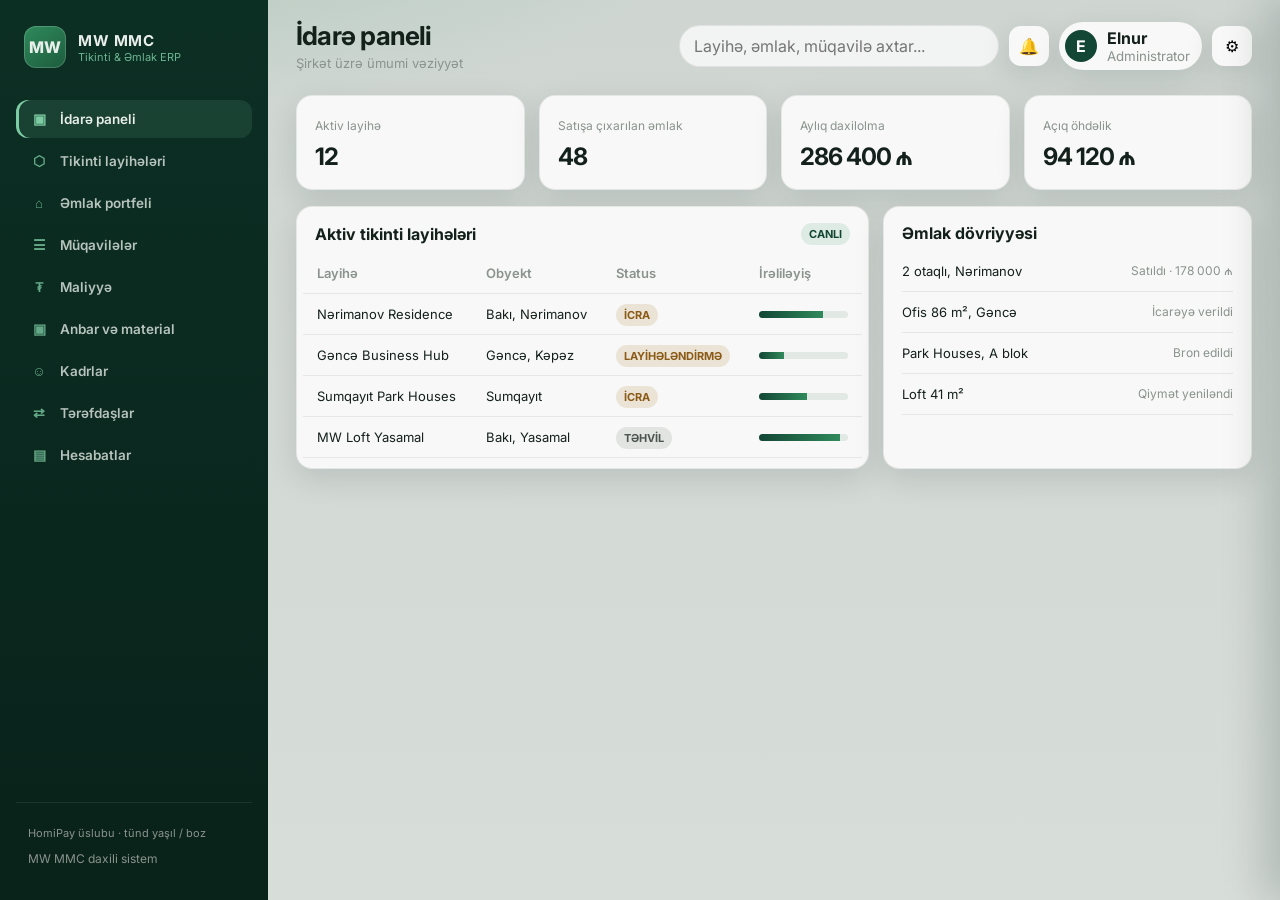
==== gemini_erp/index.html @ 4c1e5bc2 "mw_v2 ve gemini_erp qovluqlari yaradildi" ====
<!DOCTYPE html>
<html lang="az">
<head>
  <meta charset="UTF-8" />
  <meta name="viewport" content="width=device-width, initial-scale=1.0" />
  <title>MW MMC — Tikinti və Əmlak ERP</title>
  <link rel="preconnect" href="https://fonts.googleapis.com" />
  <link rel="preconnect" href="https://fonts.gstatic.com" crossorigin />
  <link href="https://fonts.googleapis.com/css2?family=Inter:wght@400;500;600;700;800&family=Poppins:wght@400;500;600;700&family=Roboto:wght@400;500;700&display=swap" rel="stylesheet" />
  <link rel="stylesheet" href="style.css" />
  <script>
    (function () {
      try {
        var t = JSON.parse(localStorage.getItem("mw-erp-theme") || "null");
        if (!t) return;
        var r = document.documentElement.style;
        var fonts = {
          Inter: '"Inter", "Segoe UI", sans-serif',
          Roboto: '"Roboto", "Segoe UI", sans-serif',
          Poppins: '"Poppins", "Segoe UI", sans-serif'
        };
        if (t.bgColor) r.setProperty("--app-bg", t.bgColor);
        if (t.bgImage) r.setProperty("--app-bg-image", 'url("' + String(t.bgImage).replace(/["')]/g, "") + '")');
        if (t.sidebarColor) r.setProperty("--sidebar-bg", t.sidebarColor);
        if (t.font && fonts[t.font]) r.setProperty("--font-family", fonts[t.font]);
      } catch (e) {}
    })();
  </script>
</head>
<body>
  <div class="app">
    <aside class="sidebar" id="sidebar">
      <div class="brand">
        <div class="brand-mark">MW</div>
        <div class="brand-text">
          <strong>MW MMC</strong>
          <span>Tikinti &amp; Əmlak ERP</span>
        </div>
      </div>

      <nav class="nav" id="mainNav" aria-label="Qlobal modullar">
        <button class="nav-item is-active" data-module="dashboard" type="button">
          <span class="nav-icon" aria-hidden="true">▣</span>
          <span>İdarə paneli</span>
        </button>
        <button class="nav-item" data-module="projects" type="button">
          <span class="nav-icon" aria-hidden="true">⬡</span>
          <span>Tikinti layihələri</span>
        </button>
        <button class="nav-item" data-module="properties" type="button">
          <span class="nav-icon" aria-hidden="true">⌂</span>
          <span>Əmlak portfeli</span>
        </button>
        <button class="nav-item" data-module="contracts" type="button">
          <span class="nav-icon" aria-hidden="true">☰</span>
          <span>Müqavilələr</span>
        </button>
        <button class="nav-item" data-module="finance" type="button">
          <span class="nav-icon" aria-hidden="true">₮</span>
          <span>Maliyyə</span>
        </button>
        <button class="nav-item" data-module="warehouse" type="button">
          <span class="nav-icon" aria-hidden="true">▣</span>
          <span>Anbar və material</span>
        </button>
        <button class="nav-item" data-module="hr" type="button">
          <span class="nav-icon" aria-hidden="true">☺</span>
          <span>Kadrlar</span>
        </button>
        <button class="nav-item" data-module="partners" type="button">
          <span class="nav-icon" aria-hidden="true">⇄</span>
          <span>Tərəfdaşlar</span>
        </button>
        <button class="nav-item" data-module="reports" type="button">
          <span class="nav-icon" aria-hidden="true">▤</span>
          <span>Hesabatlar</span>
        </button>
      </nav>

      <div class="sidebar-foot">
        <p>HomiPay üslubu · tünd yaşıl / boz</p>
        <p class="muted">MW MMC daxili sistem</p>
      </div>
    </aside>

    <div class="shell">
      <header class="topbar">
        <button class="icon-btn menu-toggle" id="menuToggle" type="button" aria-label="Menyunu aç">☰</button>
        <div class="page-meta">
          <h1 id="pageTitle">İdarə paneli</h1>
          <p id="pageSubtitle">Şirkət üzrə ümumi vəziyyət</p>
        </div>
        <div class="topbar-actions">
          <label class="search">
            <span class="sr-only">Axtarış</span>
            <input id="globalSearch" type="search" placeholder="Layihə, əmlak, müqavilə axtar..." />
          </label>
          <button class="icon-btn" type="button" title="Bildirişlər">🔔</button>
          <div class="user-chip">
            <span class="avatar">E</span>
            <div>
              <strong>Elnur</strong>
              <small>Administrator</small>
            </div>
          </div>
          <button class="icon-btn" id="settingsToggle" type="button" title="Tənzimləmələr" aria-haspopup="dialog" aria-controls="settingsPanel" aria-expanded="false">⚙</button>
        </div>
      </header>

      <main class="content" id="content">
        <section class="module is-visible" id="module-dashboard" data-title="İdarə paneli" data-subtitle="Şirkət üzrə ümumi vəziyyət">
          <div class="kpi-grid" id="kpiGrid"></div>
          <div class="split">
            <article class="card">
              <header class="card-head">
                <h2>Aktiv tikinti layihələri</h2>
                <span class="badge">canlı</span>
              </header>
              <div class="table-wrap">
                <table>
                  <thead>
                    <tr>
                      <th>Layihə</th>
                      <th>Obyekt</th>
                      <th>Status</th>
                      <th>İrəliləyiş</th>
                    </tr>
                  </thead>
                  <tbody id="dashProjects"></tbody>
                </table>
              </div>
            </article>
            <article class="card">
              <header class="card-head">
                <h2>Əmlak dövriyyəsi</h2>
              </header>
              <ul class="feed" id="propertyFeed"></ul>
            </article>
          </div>
        </section>

        <section class="module" id="module-projects" data-title="Tikinti layihələri" data-subtitle="Sahə, mərhələ və podratçı nəzarəti">
          <div class="toolbar">
            <button class="btn primary" type="button" data-action="add-project">+ Yeni layihə</button>
          </div>
          <article class="card">
            <div class="table-wrap">
              <table>
                <thead>
                  <tr>
                    <th>Kod</th>
                    <th>Ad</th>
                    <th>Ünvan</th>
                    <th>Büdcə</th>
                    <th>Status</th>
                    <th>İrəliləyiş</th>
                  </tr>
                </thead>
                <tbody id="projectsTable"></tbody>
              </table>
            </div>
          </article>
        </section>

        <section class="module" id="module-properties" data-title="Əmlak portfeli" data-subtitle="Satış, icarə və inventar">
          <div class="cards-grid" id="propertyCards"></div>
        </section>

        <section class="module" id="module-contracts" data-title="Müqavilələr" data-subtitle="Alqı-satqı, icarə və podrat">
          <article class="card">
            <div class="table-wrap">
              <table>
                <thead>
                  <tr>
                    <th>№</th>
                    <th>Tərəf</th>
                    <th>Növ</th>
                    <th>Məbləğ</th>
                    <th>Müddət</th>
                    <th>Status</th>
                  </tr>
                </thead>
                <tbody id="contractsTable"></tbody>
              </table>
            </div>
          </article>
        </section>

        <section class="module" id="module-finance" data-title="Maliyyə" data-subtitle="Kassa, ödəniş və xərc">
          <div class="kpi-grid compact" id="financeKpis"></div>
          <article class="card">
            <header class="card-head"><h2>Son əməliyyatlar</h2></header>
            <div class="table-wrap">
              <table>
                <thead>
                  <tr>
                    <th>Tarix</th>
                    <th>Təsvir</th>
                    <th>Hesab</th>
                    <th>Məbləğ</th>
                  </tr>
                </thead>
                <tbody id="financeTable"></tbody>
              </table>
            </div>
          </article>
        </section>

        <section class="module" id="module-warehouse" data-title="Anbar və material" data-subtitle="Ehtiyat, qəbul və silinmə">
          <article class="card">
            <div class="table-wrap">
              <table>
                <thead>
                  <tr>
                    <th>SKU</th>
                    <th>Material</th>
                    <th>Anbar</th>
                    <th>Miqdar</th>
                    <th>Vahid</th>
                    <th>Min. ehtiyat</th>
                  </tr>
                </thead>
                <tbody id="warehouseTable"></tbody>
              </table>
            </div>
          </article>
        </section>

        <section class="module" id="module-hr" data-title="Kadrlar" data-subtitle="İşçi heyəti və vəzifələr">
          <div class="cards-grid" id="hrCards"></div>
        </section>

        <section class="module" id="module-partners" data-title="Tərəfdaşlar" data-subtitle="Podratçı, təchizatçı və müştəri">
          <article class="card">
            <div class="table-wrap">
              <table>
                <thead>
                  <tr>
                    <th>Ad</th>
                    <th>Kateqoriya</th>
                    <th>Əlaqə</th>
                    <th>Layihə</th>
                    <th>Reytinq</th>
                  </tr>
                </thead>
                <tbody id="partnersTable"></tbody>
              </table>
            </div>
          </article>
        </section>

        <section class="module" id="module-reports" data-title="Hesabatlar" data-subtitle="İcra, maliyyə və əmlak analitika">
          <div class="report-grid" id="reportGrid"></div>
        </section>
      </main>
    </div>
  </div>

  <div class="settings-backdrop" id="settingsBackdrop" hidden></div>
  <aside class="settings-panel" id="settingsPanel" role="dialog" aria-modal="true" aria-labelledby="settingsTitle" aria-hidden="true">
    <header class="settings-head">
      <div>
        <h2 id="settingsTitle">Tənzimləmələr</h2>
        <p>Görünüşü özünüzə uyğunlaşdırın</p>
      </div>
      <button class="icon-btn" id="settingsClose" type="button" aria-label="Bağla">✕</button>
    </header>
    <form class="settings-form" id="settingsForm">
      <fieldset>
        <legend>Ümumi arxa fon</legend>
        <label class="field">
          <span>Rəng</span>
          <input id="bgColor" type="color" value="#d7ddd9" />
        </label>
        <label class="field">
          <span>Şəkil linki (URL)</span>
          <input id="bgImage" type="url" placeholder="https://..." />
        </label>
        <button class="btn ghost" id="clearBgImage" type="button">Şəkli təmizlə</button>
      </fieldset>
      <fieldset>
        <legend>Sol menyu</legend>
        <label class="field">
          <span>Sidebar rəngi</span>
          <input id="sidebarColor" type="color" value="#0c2f24" />
        </label>
      </fieldset>
      <fieldset>
        <legend>Şrift</legend>
        <label class="field">
          <span>Sistem şrifti</span>
          <select id="fontFamily">
            <option value="Inter">Inter</option>
            <option value="Roboto">Roboto</option>
            <option value="Poppins">Poppins</option>
          </select>
        </label>
      </fieldset>
      <div class="settings-actions">
        <button class="btn ghost" id="resetTheme" type="button">Standarta qayıt</button>
      </div>
    </form>
  </aside>
  <div class="toast" id="toast" hidden></div>
  <script src="app.js"></script>
</body>
</html>
---- gemini_erp/style.css ----
:root {
  --hp-forest: #0c2f24;
  --hp-forest-deep: #081c16;
  --hp-pine: #134635;
  --hp-leaf: #2f8a5b;
  --hp-mint: #7dcca4;
  --hp-fog: #d7ddd9;
  --hp-stone: #8a938d;
  --hp-ink: #14201b;
  --hp-paper: #eef1ef;
  --hp-card: #f7f8f7;
  --hp-line: rgba(20, 32, 27, 0.08);
  --shadow: 0 10px 30px rgba(8, 28, 22, 0.12);
  --radius: 16px;
  --sidebar: 268px;
  --app-bg: #d7ddd9;
  --app-bg-image: radial-gradient(1200px 400px at 10% -10%, rgba(47, 138, 91, 0.18), transparent 50%),
    linear-gradient(180deg, #cfd6d2, var(--app-bg));
  --sidebar-bg: #0c2f24;
  --font-family: "Inter", "Segoe UI", sans-serif;
}

*,
*::before,
*::after {
  box-sizing: border-box;
}

html,
body {
  margin: 0;
  min-height: 100%;
  font-family: var(--font-family);
  color: var(--hp-ink);
  background-color: var(--app-bg);
}

body {
  background-image: var(--app-bg-image);
  background-size: cover;
  background-position: center;
  background-attachment: fixed;
  background-repeat: no-repeat;
}

.sr-only {
  position: absolute;
  width: 1px;
  height: 1px;
  overflow: hidden;
  clip: rect(0, 0, 0, 0);
}

.app {
  display: grid;
  grid-template-columns: var(--sidebar) 1fr;
  min-height: 100vh;
}

.sidebar {
  background: linear-gradient(
    180deg,
    var(--sidebar-bg) 0%,
    color-mix(in srgb, var(--sidebar-bg) 72%, #000) 100%
  );
  color: #e8eee9;
  padding: 22px 16px;
  display: flex;
  flex-direction: column;
  gap: 28px;
  position: sticky;
  top: 0;
  height: 100vh;
}

.brand {
  display: flex;
  align-items: center;
  gap: 12px;
  padding: 4px 8px;
}

.brand-mark {
  width: 42px;
  height: 42px;
  border-radius: 12px;
  display: grid;
  place-items: center;
  font-weight: 800;
  background: linear-gradient(145deg, var(--hp-leaf), #1d5c3e);
  box-shadow: inset 0 0 0 1px rgba(255, 255, 255, 0.18);
}

.brand-text strong {
  display: block;
  font-size: 15px;
  letter-spacing: 0.04em;
}

.brand-text span {
  display: block;
  font-size: 11px;
  color: var(--hp-mint);
  opacity: 0.85;
}

.nav {
  display: flex;
  flex-direction: column;
  gap: 4px;
}

.nav-item {
  appearance: none;
  border: 0;
  background: transparent;
  color: inherit;
  display: flex;
  align-items: center;
  gap: 10px;
  width: 100%;
  text-align: left;
  padding: 11px 12px;
  border-radius: 12px;
  font: inherit;
  font-size: 13.5px;
  font-weight: 600;
  cursor: pointer;
  opacity: 0.78;
}

.nav-item:hover,
.nav-item.is-active {
  opacity: 1;
  background: rgba(125, 204, 164, 0.12);
}

.nav-item.is-active {
  box-shadow: inset 3px 0 0 var(--hp-mint);
}

.nav-icon {
  width: 22px;
  text-align: center;
  color: var(--hp-mint);
}

.sidebar-foot {
  margin-top: auto;
  padding: 12px;
  font-size: 11px;
  color: var(--hp-stone);
  border-top: 1px solid rgba(255, 255, 255, 0.08);
}

.sidebar-foot .muted {
  margin: 4px 0 0;
}

.shell {
  display: flex;
  flex-direction: column;
  min-width: 0;
}

.topbar {
  display: flex;
  align-items: center;
  gap: 16px;
  padding: 20px 28px 8px;
}

.page-meta h1 {
  margin: 0;
  font-size: 26px;
  letter-spacing: -0.03em;
}

.page-meta p {
  margin: 4px 0 0;
  color: var(--hp-stone);
  font-size: 13px;
}

.topbar-actions {
  margin-left: auto;
  display: flex;
  align-items: center;
  gap: 10px;
}

.search input {
  width: min(320px, 36vw);
  border: 1px solid var(--hp-line);
  background: rgba(247, 248, 247, 0.88);
  border-radius: 999px;
  padding: 10px 14px;
  font: inherit;
  outline: none;
}

.search input:focus {
  border-color: var(--hp-leaf);
  box-shadow: 0 0 0 3px rgba(47, 138, 91, 0.18);
}

.icon-btn,
.btn {
  appearance: none;
  border: 0;
  cursor: pointer;
  font: inherit;
}

.icon-btn {
  width: 40px;
  height: 40px;
  border-radius: 12px;
  background: var(--hp-card);
  box-shadow: var(--shadow);
}

.menu-toggle {
  display: none;
}

.user-chip {
  display: flex;
  align-items: center;
  gap: 10px;
  background: var(--hp-card);
  padding: 6px 12px 6px 6px;
  border-radius: 999px;
  box-shadow: var(--shadow);
}

.user-chip small {
  display: block;
  color: var(--hp-stone);
}

.avatar {
  width: 32px;
  height: 32px;
  border-radius: 50%;
  display: grid;
  place-items: center;
  background: var(--hp-pine);
  color: #fff;
  font-weight: 700;
}

.content {
  padding: 16px 28px 36px;
}

.module {
  display: none;
  animation: rise 0.28s ease;
}

.module.is-visible {
  display: block;
}

@keyframes rise {
  from {
    opacity: 0;
    transform: translateY(8px);
  }
  to {
    opacity: 1;
    transform: none;
  }
}

.kpi-grid,
.cards-grid,
.report-grid {
  display: grid;
  gap: 14px;
}

.kpi-grid {
  grid-template-columns: repeat(4, minmax(0, 1fr));
  margin-bottom: 16px;
}

.kpi-grid.compact {
  grid-template-columns: repeat(3, minmax(0, 1fr));
}

.cards-grid {
  grid-template-columns: repeat(3, minmax(0, 1fr));
}

.report-grid {
  grid-template-columns: repeat(2, minmax(0, 1fr));
}

.kpi,
.card,
.property-card,
.person-card,
.report-card {
  background: var(--hp-card);
  border: 1px solid var(--hp-line);
  border-radius: var(--radius);
  box-shadow: var(--shadow);
}

.kpi,
.property-card,
.person-card,
.report-card {
  padding: 18px;
}

.kpi span,
.muted {
  color: var(--hp-stone);
  font-size: 12px;
}

.kpi strong {
  display: block;
  margin-top: 8px;
  font-size: 24px;
  letter-spacing: -0.04em;
}

.split {
  display: grid;
  grid-template-columns: 1.4fr 0.9fr;
  gap: 14px;
}

.card-head {
  display: flex;
  align-items: center;
  justify-content: space-between;
  padding: 16px 18px 0;
}

.card-head h2,
.property-card h3,
.person-card h3,
.report-card h3 {
  margin: 0;
  font-size: 16px;
}

.badge {
  background: rgba(47, 138, 91, 0.12);
  color: var(--hp-pine);
  border-radius: 999px;
  font-size: 11px;
  font-weight: 700;
  padding: 4px 8px;
  text-transform: uppercase;
}

.badge.warn {
  background: rgba(176, 122, 48, 0.16);
  color: #8a5a16;
}

.badge.idle {
  background: rgba(138, 147, 141, 0.2);
  color: #4d5550;
}

.table-wrap {
  overflow: auto;
  padding: 8px 6px 10px;
}

table {
  width: 100%;
  border-collapse: collapse;
  font-size: 13px;
}

th,
td {
  text-align: left;
  padding: 12px 14px;
  border-bottom: 1px solid var(--hp-line);
  white-space: nowrap;
}

th {
  color: var(--hp-stone);
  font-weight: 600;
}

.progress {
  height: 7px;
  background: #e2e8e4;
  border-radius: 99px;
  overflow: hidden;
  min-width: 88px;
}

.progress > i {
  display: block;
  height: 100%;
  background: linear-gradient(90deg, var(--hp-pine), var(--hp-leaf));
}

.feed {
  list-style: none;
  margin: 0;
  padding: 8px 18px 18px;
}

.feed li {
  display: flex;
  justify-content: space-between;
  gap: 12px;
  padding: 12px 0;
  border-bottom: 1px solid var(--hp-line);
  font-size: 13px;
}

.toolbar {
  margin-bottom: 12px;
}

.btn.primary {
  background: var(--hp-pine);
  color: #fff;
  border-radius: 12px;
  padding: 10px 14px;
  font-weight: 700;
}

.property-card p,
.person-card p,
.report-card p {
  margin: 8px 0 0;
  color: var(--hp-stone);
  font-size: 13px;
}

.toast {
  position: fixed;
  right: 20px;
  bottom: 20px;
  background: var(--sidebar-bg);
  color: #fff;
  padding: 12px 16px;
  border-radius: 12px;
  box-shadow: var(--shadow);
  z-index: 50;
}

.settings-backdrop {
  position: fixed;
  inset: 0;
  background: rgba(8, 28, 22, 0.42);
  z-index: 40;
}

.settings-panel {
  position: fixed;
  top: 0;
  right: 0;
  z-index: 45;
  width: min(380px, 100%);
  height: 100vh;
  background: var(--hp-card);
  box-shadow: -16px 0 40px rgba(8, 28, 22, 0.18);
  padding: 22px;
  overflow: auto;
  transform: translateX(100%);
  transition: transform 0.22s ease;
  pointer-events: none;
}

.settings-panel.is-open {
  transform: translateX(0);
  pointer-events: auto;
}

.settings-head {
  display: flex;
  justify-content: space-between;
  align-items: flex-start;
  gap: 12px;
  margin-bottom: 18px;
}

.settings-head h2 {
  margin: 0;
  font-size: 20px;
}

.settings-head p {
  margin: 4px 0 0;
  color: var(--hp-stone);
  font-size: 13px;
}

.settings-form fieldset {
  border: 1px solid var(--hp-line);
  border-radius: 14px;
  margin: 0 0 12px;
  padding: 14px;
}

.settings-form legend {
  font-size: 12px;
  font-weight: 700;
  color: var(--hp-pine);
}

.field {
  display: flex;
  flex-direction: column;
  gap: 6px;
  margin-bottom: 10px;
  font-size: 13px;
}

.field input,
.field select {
  font: inherit;
  border: 1px solid var(--hp-line);
  border-radius: 10px;
  padding: 9px 10px;
  background: #fff;
}

.field input[type="color"] {
  height: 42px;
  padding: 4px;
  cursor: pointer;
}

.settings-actions {
  display: flex;
  justify-content: flex-end;
}

.btn.ghost {
  background: transparent;
  border: 1px solid var(--hp-line);
  border-radius: 12px;
  padding: 9px 12px;
  font-weight: 600;
}

@media (max-width: 1100px) {
  .kpi-grid,
  .cards-grid,
  .split,
  .report-grid {
    grid-template-columns: 1fr 1fr;
  }
}

@media (max-width: 860px) {
  .app {
    grid-template-columns: 1fr;
  }

  .sidebar {
    position: fixed;
    z-index: 20;
    transform: translateX(-110%);
    transition: transform 0.2s ease;
  }

  .sidebar.is-open {
    transform: none;
  }

  .menu-toggle {
    display: inline-grid;
    place-items: center;
  }

  .kpi-grid,
  .kpi-grid.compact,
  .cards-grid,
  .split,
  .report-grid {
    grid-template-columns: 1fr;
  }

  .search input {
    width: 140px;
  }
}
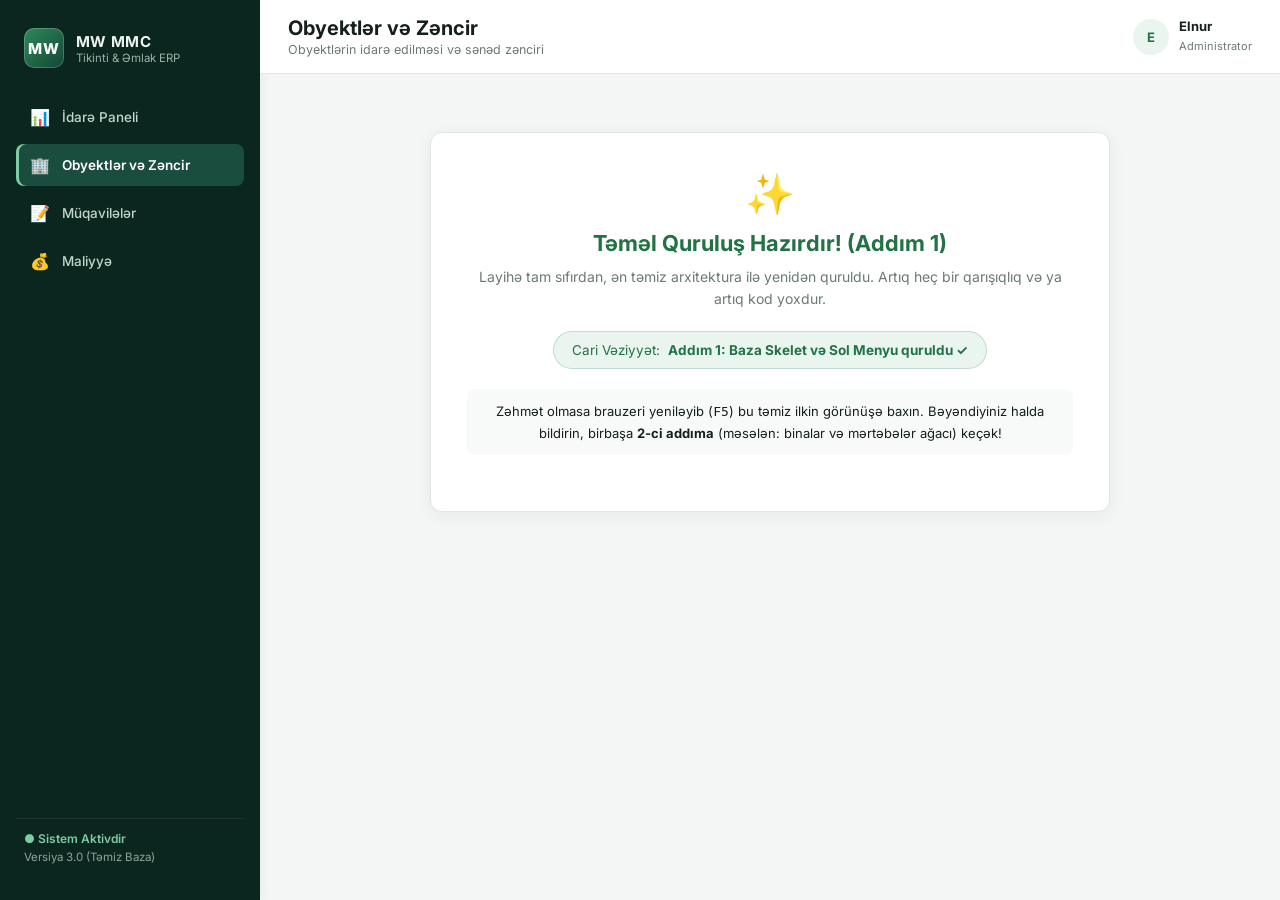
==== commit d4e66509: "Sifirdan temiz baza quruldu (Addim 1: Layout ve Naviqasiya)" ====
--- a/gemini_erp/index.html
+++ b/gemini_erp/index.html
@@ -6,302 +6,86 @@
   <title>MW MMC — Tikinti və Əmlak ERP</title>
   <link rel="preconnect" href="https://fonts.googleapis.com" />
   <link rel="preconnect" href="https://fonts.gstatic.com" crossorigin />
-  <link href="https://fonts.googleapis.com/css2?family=Inter:wght@400;500;600;700;800&family=Poppins:wght@400;500;600;700&family=Roboto:wght@400;500;700&display=swap" rel="stylesheet" />
-  <link rel="stylesheet" href="style.css" />
-  <script>
-    (function () {
-      try {
-        var t = JSON.parse(localStorage.getItem("mw-erp-theme") || "null");
-        if (!t) return;
-        var r = document.documentElement.style;
-        var fonts = {
-          Inter: '"Inter", "Segoe UI", sans-serif',
-          Roboto: '"Roboto", "Segoe UI", sans-serif',
-          Poppins: '"Poppins", "Segoe UI", sans-serif'
-        };
-        if (t.bgColor) r.setProperty("--app-bg", t.bgColor);
-        if (t.bgImage) r.setProperty("--app-bg-image", 'url("' + String(t.bgImage).replace(/["')]/g, "") + '")');
-        if (t.sidebarColor) r.setProperty("--sidebar-bg", t.sidebarColor);
-        if (t.font && fonts[t.font]) r.setProperty("--font-family", fonts[t.font]);
-      } catch (e) {}
-    })();
-  </script>
+  <link href="https://fonts.googleapis.com/css2?family=Inter:wght@400;500;600;700;800&display=swap" rel="stylesheet" />
+  <link rel="stylesheet" href="style.css?v=3.0.0" />
 </head>
 <body>
-  <div class="app">
+  <div class="app-layout">
+    <!-- Sol Menyu (Sidebar) -->
     <aside class="sidebar" id="sidebar">
       <div class="brand">
-        <div class="brand-mark">MW</div>
-        <div class="brand-text">
+        <div class="brand-logo">MW</div>
+        <div class="brand-info">
           <strong>MW MMC</strong>
           <span>Tikinti &amp; Əmlak ERP</span>
         </div>
       </div>
 
-      <nav class="nav" id="mainNav" aria-label="Qlobal modullar">
-        <button class="nav-item is-active" data-module="dashboard" type="button">
-          <span class="nav-icon" aria-hidden="true">▣</span>
-          <span>İdarə paneli</span>
+      <nav class="sidebar-nav" id="mainNav">
+        <button class="nav-btn" data-module="dashboard" type="button">
+          <span class="nav-icon">📊</span>
+          <span>İdarə Paneli</span>
         </button>
-        <button class="nav-item" data-module="projects" type="button">
-          <span class="nav-icon" aria-hidden="true">⬡</span>
-          <span>Tikinti layihələri</span>
+        <button class="nav-btn is-active" data-module="properties" type="button">
+          <span class="nav-icon">🏢</span>
+          <span>Obyektlər və Zəncir</span>
         </button>
-        <button class="nav-item" data-module="properties" type="button">
-          <span class="nav-icon" aria-hidden="true">⌂</span>
-          <span>Əmlak portfeli</span>
-        </button>
-        <button class="nav-item" data-module="contracts" type="button">
-          <span class="nav-icon" aria-hidden="true">☰</span>
+        <button class="nav-btn" data-module="contracts" type="button">
+          <span class="nav-icon">📝</span>
           <span>Müqavilələr</span>
         </button>
-        <button class="nav-item" data-module="finance" type="button">
-          <span class="nav-icon" aria-hidden="true">₮</span>
+        <button class="nav-btn" data-module="finance" type="button">
+          <span class="nav-icon">💰</span>
           <span>Maliyyə</span>
-        </button>
-        <button class="nav-item" data-module="warehouse" type="button">
-          <span class="nav-icon" aria-hidden="true">▣</span>
-          <span>Anbar və material</span>
-        </button>
-        <button class="nav-item" data-module="hr" type="button">
-          <span class="nav-icon" aria-hidden="true">☺</span>
-          <span>Kadrlar</span>
-        </button>
-        <button class="nav-item" data-module="partners" type="button">
-          <span class="nav-icon" aria-hidden="true">⇄</span>
-          <span>Tərəfdaşlar</span>
-        </button>
-        <button class="nav-item" data-module="reports" type="button">
-          <span class="nav-icon" aria-hidden="true">▤</span>
-          <span>Hesabatlar</span>
         </button>
       </nav>
 
-      <div class="sidebar-foot">
-        <p>HomiPay üslubu · tünd yaşıl / boz</p>
-        <p class="muted">MW MMC daxili sistem</p>
+      <div class="sidebar-footer">
+        <span class="status-indicator">● Sistem Aktivdir</span>
+        <small class="muted">Versiya 3.0 (Təmiz Baza)</small>
       </div>
     </aside>
 
-    <div class="shell">
+    <!-- Əsas İşçi Sahə (Main) -->
+    <div class="main-wrapper">
       <header class="topbar">
-        <button class="icon-btn menu-toggle" id="menuToggle" type="button" aria-label="Menyunu aç">☰</button>
-        <div class="page-meta">
-          <h1 id="pageTitle">İdarə paneli</h1>
-          <p id="pageSubtitle">Şirkət üzrə ümumi vəziyyət</p>
+        <div class="page-title">
+          <h1 id="pageTitle">Obyektlər və Zəncir</h1>
+          <p id="pageSubtitle">Obyektlərin idarə edilməsi və sənəd zənciri</p>
         </div>
-        <div class="topbar-actions">
-          <label class="search">
-            <span class="sr-only">Axtarış</span>
-            <input id="globalSearch" type="search" placeholder="Layihə, əmlak, müqavilə axtar..." />
-          </label>
-          <button class="icon-btn" type="button" title="Bildirişlər">🔔</button>
-          <div class="user-chip">
-            <span class="avatar">E</span>
+        <div class="topbar-right">
+          <div class="user-profile">
+            <span class="user-avatar">E</span>
             <div>
               <strong>Elnur</strong>
               <small>Administrator</small>
             </div>
           </div>
-          <button class="icon-btn" id="settingsToggle" type="button" title="Tənzimləmələr" aria-haspopup="dialog" aria-controls="settingsPanel" aria-expanded="false">⚙</button>
         </div>
       </header>
 
-      <main class="content" id="content">
-        <section class="module is-visible" id="module-dashboard" data-title="İdarə paneli" data-subtitle="Şirkət üzrə ümumi vəziyyət">
-          <div class="kpi-grid" id="kpiGrid"></div>
-          <div class="split">
-            <article class="card">
-              <header class="card-head">
-                <h2>Aktiv tikinti layihələri</h2>
-                <span class="badge">canlı</span>
-              </header>
-              <div class="table-wrap">
-                <table>
-                  <thead>
-                    <tr>
-                      <th>Layihə</th>
-                      <th>Obyekt</th>
-                      <th>Status</th>
-                      <th>İrəliləyiş</th>
-                    </tr>
-                  </thead>
-                  <tbody id="dashProjects"></tbody>
-                </table>
-              </div>
-            </article>
-            <article class="card">
-              <header class="card-head">
-                <h2>Əmlak dövriyyəsi</h2>
-              </header>
-              <ul class="feed" id="propertyFeed"></ul>
-            </article>
+      <main class="content-body" id="mainContent">
+        <!-- 1-ci Addım: Təmiz Başlanğıc Kartı -->
+        <div class="welcome-card card">
+          <div class="welcome-icon">✨</div>
+          <h2>Təməl Quruluş Hazırdır! (Addım 1)</h2>
+          <p>Layihə tam sıfırdan, ən təmiz arxitektura ilə yenidən quruldu. Artıq heç bir qarışıqlıq və ya artıq kod yoxdur.</p>
+          
+          <div class="step-status-box">
+            <span>Cari Vəziyyət:</span>
+            <strong>Addım 1: Baza Skelet və Sol Menyu quruldu ✓</strong>
           </div>
-        </section>
 
-        <section class="module" id="module-projects" data-title="Tikinti layihələri" data-subtitle="Sahə, mərhələ və podratçı nəzarəti">
-          <div class="toolbar">
-            <button class="btn primary" type="button" data-action="add-project">+ Yeni layihə</button>
-          </div>
-          <article class="card">
-            <div class="table-wrap">
-              <table>
-                <thead>
-                  <tr>
-                    <th>Kod</th>
-                    <th>Ad</th>
-                    <th>Ünvan</th>
-                    <th>Büdcə</th>
-                    <th>Status</th>
-                    <th>İrəliləyiş</th>
-                  </tr>
-                </thead>
-                <tbody id="projectsTable"></tbody>
-              </table>
-            </div>
-          </article>
-        </section>
-
-        <section class="module" id="module-properties" data-title="Əmlak portfeli" data-subtitle="Satış, icarə və inventar">
-          <div class="cards-grid" id="propertyCards"></div>
-        </section>
-
-        <section class="module" id="module-contracts" data-title="Müqavilələr" data-subtitle="Alqı-satqı, icarə və podrat">
-          <article class="card">
-            <div class="table-wrap">
-              <table>
-                <thead>
-                  <tr>
-                    <th>№</th>
-                    <th>Tərəf</th>
-                    <th>Növ</th>
-                    <th>Məbləğ</th>
-                    <th>Müddət</th>
-                    <th>Status</th>
-                  </tr>
-                </thead>
-                <tbody id="contractsTable"></tbody>
-              </table>
-            </div>
-          </article>
-        </section>
-
-        <section class="module" id="module-finance" data-title="Maliyyə" data-subtitle="Kassa, ödəniş və xərc">
-          <div class="kpi-grid compact" id="financeKpis"></div>
-          <article class="card">
-            <header class="card-head"><h2>Son əməliyyatlar</h2></header>
-            <div class="table-wrap">
-              <table>
-                <thead>
-                  <tr>
-                    <th>Tarix</th>
-                    <th>Təsvir</th>
-                    <th>Hesab</th>
-                    <th>Məbləğ</th>
-                  </tr>
-                </thead>
-                <tbody id="financeTable"></tbody>
-              </table>
-            </div>
-          </article>
-        </section>
-
-        <section class="module" id="module-warehouse" data-title="Anbar və material" data-subtitle="Ehtiyat, qəbul və silinmə">
-          <article class="card">
-            <div class="table-wrap">
-              <table>
-                <thead>
-                  <tr>
-                    <th>SKU</th>
-                    <th>Material</th>
-                    <th>Anbar</th>
-                    <th>Miqdar</th>
-                    <th>Vahid</th>
-                    <th>Min. ehtiyat</th>
-                  </tr>
-                </thead>
-                <tbody id="warehouseTable"></tbody>
-              </table>
-            </div>
-          </article>
-        </section>
-
-        <section class="module" id="module-hr" data-title="Kadrlar" data-subtitle="İşçi heyəti və vəzifələr">
-          <div class="cards-grid" id="hrCards"></div>
-        </section>
-
-        <section class="module" id="module-partners" data-title="Tərəfdaşlar" data-subtitle="Podratçı, təchizatçı və müştəri">
-          <article class="card">
-            <div class="table-wrap">
-              <table>
-                <thead>
-                  <tr>
-                    <th>Ad</th>
-                    <th>Kateqoriya</th>
-                    <th>Əlaqə</th>
-                    <th>Layihə</th>
-                    <th>Reytinq</th>
-                  </tr>
-                </thead>
-                <tbody id="partnersTable"></tbody>
-              </table>
-            </div>
-          </article>
-        </section>
-
-        <section class="module" id="module-reports" data-title="Hesabatlar" data-subtitle="İcra, maliyyə və əmlak analitika">
-          <div class="report-grid" id="reportGrid"></div>
-        </section>
+          <p class="hint-text">
+            Zəhmət olmasa brauzeri yeniləyib (<code>F5</code>) bu təmiz ilkin görünüşə baxın. 
+            Bəyəndiyiniz halda bildirin, birbaşa <strong>2-ci addıma</strong> (məsələn: binalar və mərtəbələr ağacı) keçək!
+          </p>
+        </div>
       </main>
     </div>
   </div>
 
-  <div class="settings-backdrop" id="settingsBackdrop" hidden></div>
-  <aside class="settings-panel" id="settingsPanel" role="dialog" aria-modal="true" aria-labelledby="settingsTitle" aria-hidden="true">
-    <header class="settings-head">
-      <div>
-        <h2 id="settingsTitle">Tənzimləmələr</h2>
-        <p>Görünüşü özünüzə uyğunlaşdırın</p>
-      </div>
-      <button class="icon-btn" id="settingsClose" type="button" aria-label="Bağla">✕</button>
-    </header>
-    <form class="settings-form" id="settingsForm">
-      <fieldset>
-        <legend>Ümumi arxa fon</legend>
-        <label class="field">
-          <span>Rəng</span>
-          <input id="bgColor" type="color" value="#d7ddd9" />
-        </label>
-        <label class="field">
-          <span>Şəkil linki (URL)</span>
-          <input id="bgImage" type="url" placeholder="https://..." />
-        </label>
-        <button class="btn ghost" id="clearBgImage" type="button">Şəkli təmizlə</button>
-      </fieldset>
-      <fieldset>
-        <legend>Sol menyu</legend>
-        <label class="field">
-          <span>Sidebar rəngi</span>
-          <input id="sidebarColor" type="color" value="#0c2f24" />
-        </label>
-      </fieldset>
-      <fieldset>
-        <legend>Şrift</legend>
-        <label class="field">
-          <span>Sistem şrifti</span>
-          <select id="fontFamily">
-            <option value="Inter">Inter</option>
-            <option value="Roboto">Roboto</option>
-            <option value="Poppins">Poppins</option>
-          </select>
-        </label>
-      </fieldset>
-      <div class="settings-actions">
-        <button class="btn ghost" id="resetTheme" type="button">Standarta qayıt</button>
-      </div>
-    </form>
-  </aside>
   <div class="toast" id="toast" hidden></div>
-  <script src="app.js"></script>
+  <script src="app.js?v=3.0.0"></script>
 </body>
 </html>
--- a/gemini_erp/style.css
+++ b/gemini_erp/style.css
@@ -1,23 +1,23 @@
+/* ==========================================================================
+   MW MMC — TƏMİZ VƏ MÜASİR ERP BAZA STİLLƏRİ (v3.0)
+   ========================================================================== */
+
 :root {
-  --hp-forest: #0c2f24;
-  --hp-forest-deep: #081c16;
-  --hp-pine: #134635;
-  --hp-leaf: #2f8a5b;
-  --hp-mint: #7dcca4;
-  --hp-fog: #d7ddd9;
-  --hp-stone: #8a938d;
-  --hp-ink: #14201b;
-  --hp-paper: #eef1ef;
-  --hp-card: #f7f8f7;
-  --hp-line: rgba(20, 32, 27, 0.08);
-  --shadow: 0 10px 30px rgba(8, 28, 22, 0.12);
-  --radius: 16px;
-  --sidebar: 268px;
-  --app-bg: #d7ddd9;
-  --app-bg-image: radial-gradient(1200px 400px at 10% -10%, rgba(47, 138, 91, 0.18), transparent 50%),
-    linear-gradient(180deg, #cfd6d2, var(--app-bg));
-  --sidebar-bg: #0c2f24;
-  --font-family: "Inter", "Segoe UI", sans-serif;
+  --bg-app: #f3f6f4;
+  --bg-sidebar: #0b261e;
+  --bg-sidebar-hover: #133a2f;
+  --bg-sidebar-active: #1a4d3e;
+  --bg-card: #ffffff;
+  --primary: #217346;
+  --primary-light: #eaf5ef;
+  --text-main: #14201b;
+  --text-muted: #6b7a73;
+  --text-on-dark: #ecf3ef;
+  --border: #e1e7e3;
+  --radius: 12px;
+  --radius-sm: 8px;
+  --shadow: 0 4px 18px rgba(11, 38, 30, 0.06);
+  --font-family: "Inter", -apple-system, BlinkMacSystemFont, "Segoe UI", Roboto, sans-serif;
 }
 
 *,
@@ -29,48 +29,34 @@
 html,
 body {
   margin: 0;
+  padding: 0;
   min-height: 100%;
   font-family: var(--font-family);
-  color: var(--hp-ink);
-  background-color: var(--app-bg);
-}
-
-body {
-  background-image: var(--app-bg-image);
-  background-size: cover;
-  background-position: center;
-  background-attachment: fixed;
-  background-repeat: no-repeat;
-}
-
-.sr-only {
-  position: absolute;
-  width: 1px;
-  height: 1px;
-  overflow: hidden;
-  clip: rect(0, 0, 0, 0);
-}
-
-.app {
+  color: var(--text-main);
+  background-color: var(--bg-app);
+  -webkit-font-smoothing: antialiased;
+}
+
+.app-layout {
   display: grid;
-  grid-template-columns: var(--sidebar) 1fr;
+  grid-template-columns: 260px 1fr;
   min-height: 100vh;
 }
 
+/* ==========================================
+   SIDEBAR (SOL MENYU)
+   ========================================== */
 .sidebar {
-  background: linear-gradient(
-    180deg,
-    var(--sidebar-bg) 0%,
-    color-mix(in srgb, var(--sidebar-bg) 72%, #000) 100%
-  );
-  color: #e8eee9;
-  padding: 22px 16px;
+  background: var(--bg-sidebar);
+  color: var(--text-on-dark);
+  padding: 24px 16px;
   display: flex;
   flex-direction: column;
-  gap: 28px;
+  gap: 24px;
   position: sticky;
   top: 0;
   height: 100vh;
+  box-shadow: 2px 0 10px rgba(0, 0, 0, 0.05);
 }
 
 .brand {
@@ -80,516 +66,243 @@
   padding: 4px 8px;
 }
 
-.brand-mark {
-  width: 42px;
-  height: 42px;
-  border-radius: 12px;
+.brand-logo {
+  width: 40px;
+  height: 40px;
+  background: linear-gradient(135deg, #2f8a5b, #134635);
+  border-radius: 10px;
   display: grid;
   place-items: center;
   font-weight: 800;
-  background: linear-gradient(145deg, var(--hp-leaf), #1d5c3e);
-  box-shadow: inset 0 0 0 1px rgba(255, 255, 255, 0.18);
-}
-
-.brand-text strong {
+  font-size: 15px;
+  letter-spacing: 0.05em;
+  color: #ffffff;
+  box-shadow: inset 0 0 0 1px rgba(255, 255, 255, 0.2);
+}
+
+.brand-info strong {
   display: block;
   font-size: 15px;
-  letter-spacing: 0.04em;
-}
-
-.brand-text span {
+  letter-spacing: 0.02em;
+}
+
+.brand-info span {
   display: block;
-  font-size: 11px;
-  color: var(--hp-mint);
-  opacity: 0.85;
-}
-
-.nav {
+  font-size: 11.5px;
+  color: #9ab3a7;
+}
+
+.sidebar-nav {
+  display: flex;
+  flex-direction: column;
+  gap: 6px;
+  flex: 1;
+}
+
+.nav-btn {
+  display: flex;
+  align-items: center;
+  gap: 12px;
+  width: 100%;
+  padding: 11px 14px;
+  border-radius: var(--radius-sm);
+  border: none;
+  background: transparent;
+  color: #c2d6cc;
+  font-size: 13.5px;
+  font-weight: 500;
+  font-family: inherit;
+  cursor: pointer;
+  text-align: left;
+  transition: all 0.15s ease;
+}
+
+.nav-btn:hover {
+  background: var(--bg-sidebar-hover);
+  color: #ffffff;
+}
+
+.nav-btn.is-active {
+  background: var(--bg-sidebar-active);
+  color: #ffffff;
+  font-weight: 600;
+  box-shadow: inset 3px 0 0 #7dcca4;
+}
+
+.nav-icon {
+  font-size: 16px;
+}
+
+.sidebar-footer {
+  padding: 12px 8px;
+  border-top: 1px solid rgba(255, 255, 255, 0.08);
   display: flex;
   flex-direction: column;
   gap: 4px;
 }
 
-.nav-item {
-  appearance: none;
-  border: 0;
-  background: transparent;
-  color: inherit;
-  display: flex;
-  align-items: center;
-  gap: 10px;
-  width: 100%;
-  text-align: left;
-  padding: 11px 12px;
-  border-radius: 12px;
-  font: inherit;
-  font-size: 13.5px;
+.status-indicator {
+  font-size: 12px;
+  color: #7dcca4;
   font-weight: 600;
-  cursor: pointer;
-  opacity: 0.78;
-}
-
-.nav-item:hover,
-.nav-item.is-active {
-  opacity: 1;
-  background: rgba(125, 204, 164, 0.12);
-}
-
-.nav-item.is-active {
-  box-shadow: inset 3px 0 0 var(--hp-mint);
-}
-
-.nav-icon {
-  width: 22px;
-  text-align: center;
-  color: var(--hp-mint);
-}
-
-.sidebar-foot {
-  margin-top: auto;
-  padding: 12px;
-  font-size: 11px;
-  color: var(--hp-stone);
-  border-top: 1px solid rgba(255, 255, 255, 0.08);
-}
-
-.sidebar-foot .muted {
-  margin: 4px 0 0;
-}
-
-.shell {
+}
+
+.muted {
+  color: #8da69a;
+  font-size: 11.5px;
+}
+
+/* ==========================================
+   MAIN WORKSPACE & TOPBAR
+   ========================================== */
+.main-wrapper {
   display: flex;
   flex-direction: column;
   min-width: 0;
 }
 
 .topbar {
+  background: #ffffff;
+  border-bottom: 1px solid var(--border);
+  padding: 16px 28px;
+  display: flex;
+  align-items: center;
+  justify-content: space-between;
+  position: sticky;
+  top: 0;
+  z-index: 10;
+}
+
+.page-title h1 {
+  margin: 0;
+  font-size: 20px;
+  font-weight: 700;
+  color: var(--text-main);
+}
+
+.page-title p {
+  margin: 2px 0 0 0;
+  font-size: 12.5px;
+  color: var(--text-muted);
+}
+
+.topbar-right {
   display: flex;
   align-items: center;
   gap: 16px;
-  padding: 20px 28px 8px;
-}
-
-.page-meta h1 {
-  margin: 0;
-  font-size: 26px;
-  letter-spacing: -0.03em;
-}
-
-.page-meta p {
-  margin: 4px 0 0;
-  color: var(--hp-stone);
-  font-size: 13px;
-}
-
-.topbar-actions {
-  margin-left: auto;
+}
+
+.user-profile {
   display: flex;
   align-items: center;
   gap: 10px;
 }
 
-.search input {
-  width: min(320px, 36vw);
-  border: 1px solid var(--hp-line);
-  background: rgba(247, 248, 247, 0.88);
-  border-radius: 999px;
-  padding: 10px 14px;
-  font: inherit;
-  outline: none;
-}
-
-.search input:focus {
-  border-color: var(--hp-leaf);
-  box-shadow: 0 0 0 3px rgba(47, 138, 91, 0.18);
-}
-
-.icon-btn,
-.btn {
-  appearance: none;
-  border: 0;
-  cursor: pointer;
-  font: inherit;
-}
-
-.icon-btn {
-  width: 40px;
-  height: 40px;
-  border-radius: 12px;
-  background: var(--hp-card);
-  box-shadow: var(--shadow);
-}
-
-.menu-toggle {
-  display: none;
-}
-
-.user-chip {
-  display: flex;
-  align-items: center;
-  gap: 10px;
-  background: var(--hp-card);
-  padding: 6px 12px 6px 6px;
-  border-radius: 999px;
-  box-shadow: var(--shadow);
-}
-
-.user-chip small {
-  display: block;
-  color: var(--hp-stone);
-}
-
-.avatar {
-  width: 32px;
-  height: 32px;
+.user-avatar {
+  width: 36px;
+  height: 36px;
   border-radius: 50%;
+  background: var(--primary-light);
+  color: var(--primary);
   display: grid;
   place-items: center;
-  background: var(--hp-pine);
-  color: #fff;
   font-weight: 700;
-}
-
-.content {
-  padding: 16px 28px 36px;
-}
-
-.module {
-  display: none;
-  animation: rise 0.28s ease;
-}
-
-.module.is-visible {
+  font-size: 13px;
+}
+
+.user-profile strong {
   display: block;
-}
-
-@keyframes rise {
-  from {
-    opacity: 0;
-    transform: translateY(8px);
-  }
-  to {
-    opacity: 1;
-    transform: none;
-  }
-}
-
-.kpi-grid,
-.cards-grid,
-.report-grid {
-  display: grid;
-  gap: 14px;
-}
-
-.kpi-grid {
-  grid-template-columns: repeat(4, minmax(0, 1fr));
-  margin-bottom: 16px;
-}
-
-.kpi-grid.compact {
-  grid-template-columns: repeat(3, minmax(0, 1fr));
-}
-
-.cards-grid {
-  grid-template-columns: repeat(3, minmax(0, 1fr));
-}
-
-.report-grid {
-  grid-template-columns: repeat(2, minmax(0, 1fr));
-}
-
-.kpi,
-.card,
-.property-card,
-.person-card,
-.report-card {
-  background: var(--hp-card);
-  border: 1px solid var(--hp-line);
+  font-size: 13px;
+  line-height: 1.2;
+}
+
+.user-profile small {
+  font-size: 11px;
+  color: var(--text-muted);
+}
+
+/* ==========================================
+   CONTENT BODY & CARDS
+   ========================================== */
+.content-body {
+  padding: 28px;
+  flex: 1;
+}
+
+.card {
+  background: var(--bg-card);
+  border: 1px solid var(--border);
   border-radius: var(--radius);
   box-shadow: var(--shadow);
 }
 
-.kpi,
-.property-card,
-.person-card,
-.report-card {
-  padding: 18px;
-}
-
-.kpi span,
-.muted {
-  color: var(--hp-stone);
-  font-size: 12px;
-}
-
-.kpi strong {
-  display: block;
-  margin-top: 8px;
-  font-size: 24px;
-  letter-spacing: -0.04em;
-}
-
-.split {
-  display: grid;
-  grid-template-columns: 1.4fr 0.9fr;
-  gap: 14px;
-}
-
-.card-head {
-  display: flex;
-  align-items: center;
-  justify-content: space-between;
-  padding: 16px 18px 0;
-}
-
-.card-head h2,
-.property-card h3,
-.person-card h3,
-.report-card h3 {
-  margin: 0;
-  font-size: 16px;
-}
-
-.badge {
-  background: rgba(47, 138, 91, 0.12);
-  color: var(--hp-pine);
-  border-radius: 999px;
-  font-size: 11px;
-  font-weight: 700;
-  padding: 4px 8px;
-  text-transform: uppercase;
-}
-
-.badge.warn {
-  background: rgba(176, 122, 48, 0.16);
-  color: #8a5a16;
-}
-
-.badge.idle {
-  background: rgba(138, 147, 141, 0.2);
-  color: #4d5550;
-}
-
-.table-wrap {
-  overflow: auto;
-  padding: 8px 6px 10px;
-}
-
-table {
-  width: 100%;
-  border-collapse: collapse;
-  font-size: 13px;
-}
-
-th,
-td {
-  text-align: left;
-  padding: 12px 14px;
-  border-bottom: 1px solid var(--hp-line);
-  white-space: nowrap;
-}
-
-th {
-  color: var(--hp-stone);
-  font-weight: 600;
-}
-
-.progress {
-  height: 7px;
-  background: #e2e8e4;
-  border-radius: 99px;
-  overflow: hidden;
-  min-width: 88px;
-}
-
-.progress > i {
-  display: block;
-  height: 100%;
-  background: linear-gradient(90deg, var(--hp-pine), var(--hp-leaf));
-}
-
-.feed {
-  list-style: none;
-  margin: 0;
-  padding: 8px 18px 18px;
-}
-
-.feed li {
-  display: flex;
-  justify-content: space-between;
-  gap: 12px;
-  padding: 12px 0;
-  border-bottom: 1px solid var(--hp-line);
-  font-size: 13px;
-}
-
-.toolbar {
+/* WELCOME CARD (STEP 1) */
+.welcome-card {
+  padding: 36px;
+  max-width: 680px;
+  text-align: center;
+  margin: 30px auto;
+}
+
+.welcome-icon {
+  font-size: 40px;
   margin-bottom: 12px;
 }
 
-.btn.primary {
-  background: var(--hp-pine);
-  color: #fff;
-  border-radius: 12px;
-  padding: 10px 14px;
-  font-weight: 700;
-}
-
-.property-card p,
-.person-card p,
-.report-card p {
-  margin: 8px 0 0;
-  color: var(--hp-stone);
-  font-size: 13px;
-}
-
+.welcome-card h2 {
+  font-size: 22px;
+  margin: 0 0 10px 0;
+  color: var(--primary);
+}
+
+.welcome-card p {
+  font-size: 14px;
+  color: var(--text-muted);
+  line-height: 1.6;
+  margin: 0 0 20px 0;
+}
+
+.step-status-box {
+  display: inline-flex;
+  align-items: center;
+  gap: 8px;
+  background: var(--primary-light);
+  border: 1px solid rgba(33, 115, 70, 0.2);
+  padding: 10px 18px;
+  border-radius: 24px;
+  font-size: 13.5px;
+  color: var(--primary);
+  margin-bottom: 20px;
+}
+
+.hint-text {
+  font-size: 13px !important;
+  background: #f8faf9;
+  border-radius: 8px;
+  padding: 12px;
+  color: var(--text-main) !important;
+}
+
+/* TOAST */
 .toast {
   position: fixed;
-  right: 20px;
-  bottom: 20px;
-  background: var(--sidebar-bg);
-  color: #fff;
-  padding: 12px 16px;
-  border-radius: 12px;
-  box-shadow: var(--shadow);
-  z-index: 50;
-}
-
-.settings-backdrop {
-  position: fixed;
-  inset: 0;
-  background: rgba(8, 28, 22, 0.42);
-  z-index: 40;
-}
-
-.settings-panel {
-  position: fixed;
-  top: 0;
-  right: 0;
-  z-index: 45;
-  width: min(380px, 100%);
-  height: 100vh;
-  background: var(--hp-card);
-  box-shadow: -16px 0 40px rgba(8, 28, 22, 0.18);
-  padding: 22px;
-  overflow: auto;
-  transform: translateX(100%);
-  transition: transform 0.22s ease;
-  pointer-events: none;
-}
-
-.settings-panel.is-open {
-  transform: translateX(0);
-  pointer-events: auto;
-}
-
-.settings-head {
-  display: flex;
-  justify-content: space-between;
-  align-items: flex-start;
-  gap: 12px;
-  margin-bottom: 18px;
-}
-
-.settings-head h2 {
-  margin: 0;
-  font-size: 20px;
-}
-
-.settings-head p {
-  margin: 4px 0 0;
-  color: var(--hp-stone);
+  bottom: 24px;
+  right: 24px;
+  background: #14201b;
+  color: #ffffff;
+  padding: 12px 20px;
+  border-radius: 10px;
   font-size: 13px;
-}
-
-.settings-form fieldset {
-  border: 1px solid var(--hp-line);
-  border-radius: 14px;
-  margin: 0 0 12px;
-  padding: 14px;
-}
-
-.settings-form legend {
-  font-size: 12px;
-  font-weight: 700;
-  color: var(--hp-pine);
-}
-
-.field {
-  display: flex;
-  flex-direction: column;
-  gap: 6px;
-  margin-bottom: 10px;
-  font-size: 13px;
-}
-
-.field input,
-.field select {
-  font: inherit;
-  border: 1px solid var(--hp-line);
-  border-radius: 10px;
-  padding: 9px 10px;
-  background: #fff;
-}
-
-.field input[type="color"] {
-  height: 42px;
-  padding: 4px;
-  cursor: pointer;
-}
-
-.settings-actions {
-  display: flex;
-  justify-content: flex-end;
-}
-
-.btn.ghost {
-  background: transparent;
-  border: 1px solid var(--hp-line);
-  border-radius: 12px;
-  padding: 9px 12px;
-  font-weight: 600;
-}
-
-@media (max-width: 1100px) {
-  .kpi-grid,
-  .cards-grid,
-  .split,
-  .report-grid {
-    grid-template-columns: 1fr 1fr;
-  }
-}
-
-@media (max-width: 860px) {
-  .app {
+  box-shadow: 0 8px 24px rgba(0, 0, 0, 0.2);
+  z-index: 1000;
+}
+
+@media (max-width: 768px) {
+  .app-layout {
     grid-template-columns: 1fr;
   }
-
   .sidebar {
-    position: fixed;
-    z-index: 20;
-    transform: translateX(-110%);
-    transition: transform 0.2s ease;
+    height: auto;
+    position: static;
   }
-
-  .sidebar.is-open {
-    transform: none;
-  }
-
-  .menu-toggle {
-    display: inline-grid;
-    place-items: center;
-  }
-
-  .kpi-grid,
-  .kpi-grid.compact,
-  .cards-grid,
-  .split,
-  .report-grid {
-    grid-template-columns: 1fr;
-  }
-
-  .search input {
-    width: 140px;
-  }
-}
+}
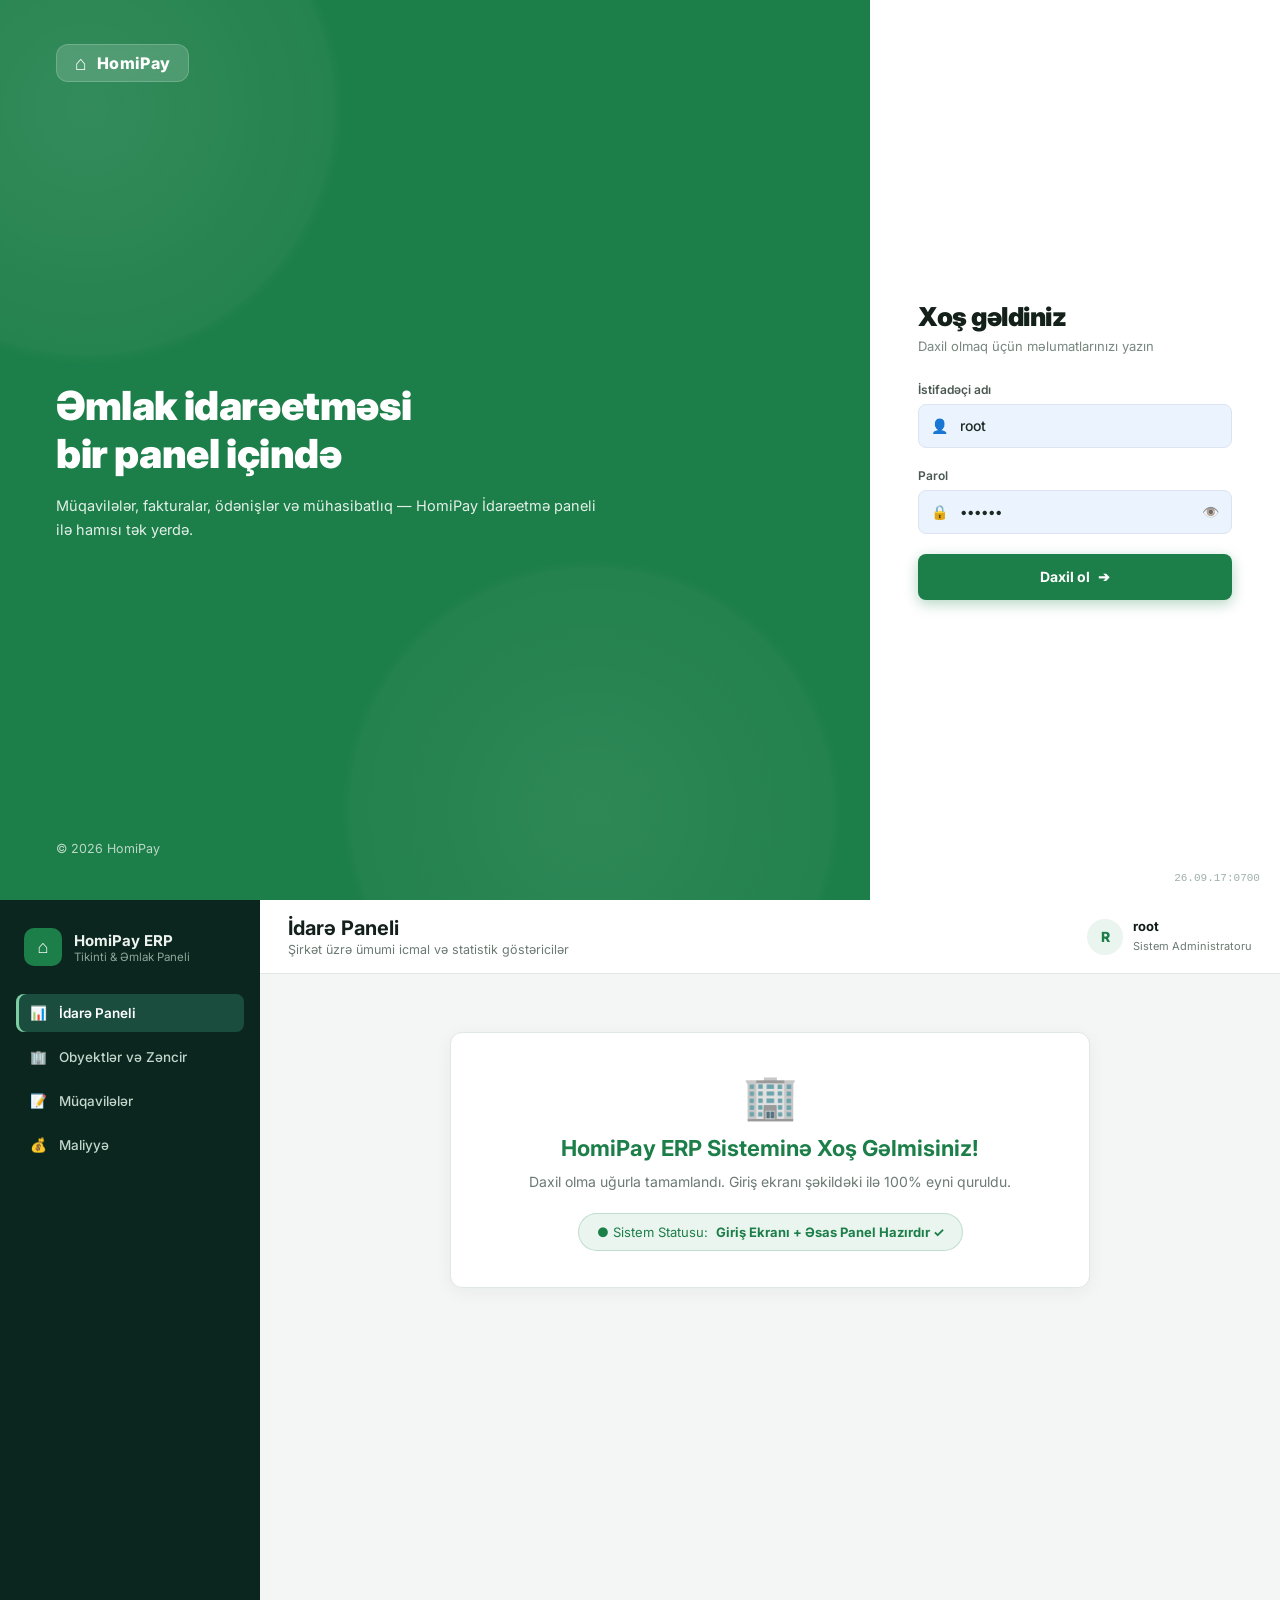
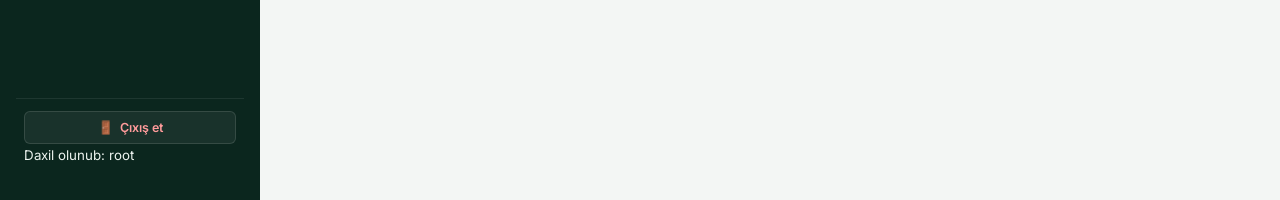
==== commit 04db292c: "HomiPay login ekrani sekildeki ile 100% eyni quruldu" ====
--- a/gemini_erp/index.html
+++ b/gemini_erp/index.html
@@ -3,30 +3,96 @@
 <head>
   <meta charset="UTF-8" />
   <meta name="viewport" content="width=device-width, initial-scale=1.0" />
-  <title>MW MMC — Tikinti və Əmlak ERP</title>
+  <title>HomiPay — Əmlak İdarəetməsi</title>
   <link rel="preconnect" href="https://fonts.googleapis.com" />
   <link rel="preconnect" href="https://fonts.gstatic.com" crossorigin />
-  <link href="https://fonts.googleapis.com/css2?family=Inter:wght@400;500;600;700;800&display=swap" rel="stylesheet" />
-  <link rel="stylesheet" href="style.css?v=3.0.0" />
+  <link href="https://fonts.googleapis.com/css2?family=Inter:wght@400;500;600;700;800;900&display=swap" rel="stylesheet" />
+  <link rel="stylesheet" href="style.css?v=3.1.0" />
 </head>
 <body>
-  <div class="app-layout">
+
+  <!-- ========================================================
+       1. DAXİL OLMA EKRANI (LOGIN SCREEN — ŞƏKİLDƏKİ KİMİ)
+       ======================================================== -->
+  <div class="login-wrapper" id="loginScreen">
+    <!-- Sol Tərəf: Yaşıl HomiPay Brendinqi -->
+    <div class="login-hero">
+      <div class="hero-top">
+        <div class="hero-brand">
+          <span class="brand-icon">⌂</span>
+          <span class="brand-name">HomiPay</span>
+        </div>
+      </div>
+
+      <div class="hero-center">
+        <h1 class="hero-title">Əmlak idarəetməsi<br />bir panel içində</h1>
+        <p class="hero-desc">
+          Müqavilələr, fakturalar, ödənişlər və mühasibatlıq — HomiPay İdarəetmə paneli ilə hamısı tək yerdə.
+        </p>
+      </div>
+
+      <div class="hero-bottom">
+        <span>© 2026 HomiPay</span>
+      </div>
+    </div>
+
+    <!-- Sağ Tərəf: Daxil Olma Forması -->
+    <div class="login-form-area">
+      <div class="login-form-box">
+        <div class="form-head">
+          <h2>Xoş gəldiniz</h2>
+          <p>Daxil olmaq üçün məlumatlarınızı yazın</p>
+        </div>
+
+        <form id="loginForm" autocomplete="off">
+          <div class="form-group">
+            <label for="usernameInput">İstifadəçi adı</label>
+            <div class="input-with-icon">
+              <span class="input-icon">👤</span>
+              <input type="text" id="usernameInput" value="root" required />
+            </div>
+          </div>
+
+          <div class="form-group">
+            <label for="passwordInput">Parol</label>
+            <div class="input-with-icon">
+              <span class="input-icon">🔒</span>
+              <input type="password" id="passwordInput" value="123456" required />
+              <button type="button" class="eye-toggle" id="togglePasswordBtn" title="Parolu göstər/gizlət">👁️</button>
+            </div>
+          </div>
+
+          <button type="submit" class="btn-login" id="loginBtn">
+            <span>Daxil ol</span>
+            <span class="arrow-icon">➔</span>
+          </button>
+        </form>
+      </div>
+
+      <div class="version-tag">26.09.17:0700</div>
+    </div>
+  </div>
+
+  <!-- ========================================================
+       2. DAXİL OLDUQDAN SONRAKI ERP ƏSAS İNTERFEYSİ
+       ======================================================== -->
+  <div class="app-layout" id="appScreen" hidden>
     <!-- Sol Menyu (Sidebar) -->
     <aside class="sidebar" id="sidebar">
       <div class="brand">
-        <div class="brand-logo">MW</div>
+        <div class="brand-logo">⌂</div>
         <div class="brand-info">
-          <strong>MW MMC</strong>
-          <span>Tikinti &amp; Əmlak ERP</span>
+          <strong>HomiPay ERP</strong>
+          <span>Tikinti &amp; Əmlak Paneli</span>
         </div>
       </div>
 
       <nav class="sidebar-nav" id="mainNav">
-        <button class="nav-btn" data-module="dashboard" type="button">
+        <button class="nav-btn is-active" data-module="dashboard" type="button">
           <span class="nav-icon">📊</span>
           <span>İdarə Paneli</span>
         </button>
-        <button class="nav-btn is-active" data-module="properties" type="button">
+        <button class="nav-btn" data-module="properties" type="button">
           <span class="nav-icon">🏢</span>
           <span>Obyektlər və Zəncir</span>
         </button>
@@ -41,51 +107,46 @@
       </nav>
 
       <div class="sidebar-footer">
-        <span class="status-indicator">● Sistem Aktivdir</span>
-        <small class="muted">Versiya 3.0 (Təmiz Baza)</small>
+        <button class="btn-logout" id="logoutBtn" type="button">
+          <span>🚪</span> Çıxış et
+        </button>
+        <small class="muted" style="margin-top: 8px;">Daxil olunub: root</small>
       </div>
     </aside>
 
-    <!-- Əsas İşçi Sahə (Main) -->
+    <!-- Əsas İşçi Sahə -->
     <div class="main-wrapper">
       <header class="topbar">
         <div class="page-title">
-          <h1 id="pageTitle">Obyektlər və Zəncir</h1>
-          <p id="pageSubtitle">Obyektlərin idarə edilməsi və sənəd zənciri</p>
+          <h1 id="pageTitle">İdarə Paneli</h1>
+          <p id="pageSubtitle">Şirkət üzrə ümumi icmal və statistik göstəricilər</p>
         </div>
         <div class="topbar-right">
           <div class="user-profile">
-            <span class="user-avatar">E</span>
+            <span class="user-avatar">R</span>
             <div>
-              <strong>Elnur</strong>
-              <small>Administrator</small>
+              <strong>root</strong>
+              <small>Sistem Administratoru</small>
             </div>
           </div>
         </div>
       </header>
 
       <main class="content-body" id="mainContent">
-        <!-- 1-ci Addım: Təmiz Başlanğıc Kartı -->
         <div class="welcome-card card">
-          <div class="welcome-icon">✨</div>
-          <h2>Təməl Quruluş Hazırdır! (Addım 1)</h2>
-          <p>Layihə tam sıfırdan, ən təmiz arxitektura ilə yenidən quruldu. Artıq heç bir qarışıqlıq və ya artıq kod yoxdur.</p>
-          
+          <div class="welcome-icon">🏢</div>
+          <h2>HomiPay ERP Sisteminə Xoş Gəlmisiniz!</h2>
+          <p>Daxil olma uğurla tamamlandı. Giriş ekranı şəkildəki ilə 100% eyni quruldu.</p>
           <div class="step-status-box">
-            <span>Cari Vəziyyət:</span>
-            <strong>Addım 1: Baza Skelet və Sol Menyu quruldu ✓</strong>
+            <span>● Sistem Statusu:</span>
+            <strong>Giriş Ekranı + Əsas Panel Hazırdır ✓</strong>
           </div>
-
-          <p class="hint-text">
-            Zəhmət olmasa brauzeri yeniləyib (<code>F5</code>) bu təmiz ilkin görünüşə baxın. 
-            Bəyəndiyiniz halda bildirin, birbaşa <strong>2-ci addıma</strong> (məsələn: binalar və mərtəbələr ağacı) keçək!
-          </p>
         </div>
       </main>
     </div>
   </div>
 
   <div class="toast" id="toast" hidden></div>
-  <script src="app.js?v=3.0.0"></script>
+  <script src="app.js?v=3.1.0"></script>
 </body>
 </html>
--- a/gemini_erp/style.css
+++ b/gemini_erp/style.css
@@ -1,22 +1,15 @@
 /* ==========================================================================
-   MW MMC — TƏMİZ VƏ MÜASİR ERP BAZA STİLLƏRİ (v3.0)
+   HOMIPAY — DİZAYN VƏ LOGIN SİSTEMİ (ŞƏKİLLƏ 100% EYNİ)
    ========================================================================== */
 
 :root {
-  --bg-app: #f3f6f4;
-  --bg-sidebar: #0b261e;
-  --bg-sidebar-hover: #133a2f;
-  --bg-sidebar-active: #1a4d3e;
-  --bg-card: #ffffff;
-  --primary: #217346;
-  --primary-light: #eaf5ef;
-  --text-main: #14201b;
-  --text-muted: #6b7a73;
-  --text-on-dark: #ecf3ef;
-  --border: #e1e7e3;
-  --radius: 12px;
-  --radius-sm: 8px;
-  --shadow: 0 4px 18px rgba(11, 38, 30, 0.06);
+  --green-main: #1c7e48;
+  --green-hover: #156639;
+  --green-dark: #0f4627;
+  --input-bg: #ebf3fe; /* Şəkildəki xarakterik açıq mavi-boz ton */
+  --input-border: #dbe4f0;
+  --text-dark: #121c17;
+  --text-muted: #788780;
   --font-family: "Inter", -apple-system, BlinkMacSystemFont, "Segoe UI", Roboto, sans-serif;
 }
 
@@ -30,25 +23,238 @@
 body {
   margin: 0;
   padding: 0;
-  min-height: 100%;
+  min-height: 100vh;
   font-family: var(--font-family);
-  color: var(--text-main);
-  background-color: var(--bg-app);
+  color: var(--text-dark);
+  background-color: #ffffff;
   -webkit-font-smoothing: antialiased;
 }
 
+/* ==========================================
+   1. LOGIN WRAPPER & SPLIT LAYOUT
+   ========================================== */
+.login-wrapper {
+  display: grid;
+  grid-template-columns: 68% 32%;
+  min-height: 100vh;
+  width: 100vw;
+  overflow: hidden;
+}
+
+/* SOL TƏRƏF (YAŞIL HEROFRAME) */
+.login-hero {
+  position: relative;
+  background-color: var(--green-main);
+  background-image: 
+    radial-gradient(circle at 10% 12%, rgba(255, 255, 255, 0.1) 0%, rgba(255, 255, 255, 0.04) 22%, transparent 23%),
+    radial-gradient(circle at 68% 90%, rgba(255, 255, 255, 0.08) 0%, rgba(255, 255, 255, 0.03) 24%, transparent 25%);
+  color: #ffffff;
+  padding: 44px 56px;
+  display: flex;
+  flex-direction: column;
+  justify-content: space-between;
+}
+
+/* Brend Loqo (⌂ HomiPay) */
+.hero-brand {
+  display: inline-flex;
+  align-items: center;
+  gap: 10px;
+  background: rgba(255, 255, 255, 0.16);
+  border: 1px solid rgba(255, 255, 255, 0.18);
+  padding: 8px 18px;
+  border-radius: 12px;
+  backdrop-filter: blur(8px);
+}
+
+.brand-icon {
+  font-size: 20px;
+  line-height: 1;
+}
+
+.brand-name {
+  font-weight: 800;
+  font-size: 16px;
+  letter-spacing: 0.02em;
+}
+
+/* Mərkəzi Şüar */
+.hero-center {
+  max-width: 540px;
+  margin: auto 0;
+}
+
+.hero-title {
+  font-size: 40px;
+  font-weight: 900;
+  line-height: 1.2;
+  letter-spacing: -0.01em;
+  margin: 0 0 16px 0;
+  color: #ffffff;
+}
+
+.hero-desc {
+  font-size: 14.5px;
+  line-height: 1.6;
+  color: rgba(255, 255, 255, 0.88);
+  margin: 0;
+}
+
+/* Alt Müəlliflik Hüququ */
+.hero-bottom {
+  font-size: 12.5px;
+  color: rgba(255, 255, 255, 0.7);
+}
+
+/* SAĞ TƏRƏF (AĞ LOGIN FORMASI) */
+.login-form-area {
+  background: #ffffff;
+  display: flex;
+  flex-direction: column;
+  justify-content: center;
+  align-items: center;
+  padding: 40px 48px;
+  position: relative;
+}
+
+.login-form-box {
+  width: 100%;
+  max-width: 330px;
+}
+
+.form-head {
+  margin-bottom: 28px;
+}
+
+.form-head h2 {
+  font-size: 26px;
+  font-weight: 900;
+  color: #14201a;
+  margin: 0 0 6px 0;
+  letter-spacing: -0.02em;
+}
+
+.form-head p {
+  font-size: 13px;
+  color: var(--text-muted);
+  margin: 0;
+}
+
+/* FORM SAHƏLƏRİ */
+.form-group {
+  margin-bottom: 20px;
+}
+
+.form-group label {
+  display: block;
+  font-size: 12px;
+  font-weight: 600;
+  color: #4b5952;
+  margin-bottom: 7px;
+}
+
+.input-with-icon {
+  display: flex;
+  align-items: center;
+  background: var(--input-bg);
+  border: 1px solid var(--input-border);
+  border-radius: 8px;
+  height: 44px;
+  padding: 0 12px;
+  gap: 10px;
+  transition: all 0.2s ease;
+}
+
+.input-with-icon:focus-within {
+  border-color: var(--green-main);
+  background: #ffffff;
+  box-shadow: 0 0 0 3px rgba(28, 126, 72, 0.12);
+}
+
+.input-icon {
+  font-size: 14px;
+  color: #7b8e85;
+  user-select: none;
+}
+
+.input-with-icon input {
+  flex: 1;
+  border: none;
+  background: transparent;
+  outline: none;
+  font-family: inherit;
+  font-size: 14px;
+  font-weight: 500;
+  color: #1a2922;
+}
+
+.eye-toggle {
+  background: transparent;
+  border: none;
+  cursor: pointer;
+  font-size: 14px;
+  padding: 0;
+  opacity: 0.65;
+  transition: opacity 0.15s;
+}
+
+.eye-toggle:hover {
+  opacity: 1;
+}
+
+/* DAXİL OL DÜYMƏSİ */
+.btn-login {
+  width: 100%;
+  height: 46px;
+  background: var(--green-main);
+  border: none;
+  border-radius: 8px;
+  color: #ffffff;
+  font-family: inherit;
+  font-size: 14px;
+  font-weight: 700;
+  cursor: pointer;
+  display: flex;
+  align-items: center;
+  justify-content: center;
+  gap: 8px;
+  box-shadow: 0 4px 14px rgba(28, 126, 72, 0.32);
+  transition: all 0.18s ease;
+  margin-top: 10px;
+}
+
+.btn-login:hover {
+  background: var(--green-hover);
+  transform: translateY(-1px);
+  box-shadow: 0 6px 18px rgba(28, 126, 72, 0.4);
+}
+
+.btn-login:active {
+  transform: translateY(0);
+}
+
+.version-tag {
+  position: absolute;
+  bottom: 16px;
+  right: 20px;
+  font-size: 11px;
+  color: #9eb0a7;
+  font-family: monospace;
+}
+
+/* ==========================================
+   2. ERP ƏSAS LAYOUT (DAXİL OLDUQDAN SONRA)
+   ========================================== */
 .app-layout {
   display: grid;
   grid-template-columns: 260px 1fr;
   min-height: 100vh;
-}
-
-/* ==========================================
-   SIDEBAR (SOL MENYU)
-   ========================================== */
+  background-color: #f3f6f4;
+}
+
 .sidebar {
-  background: var(--bg-sidebar);
-  color: var(--text-on-dark);
+  background: #0b261e;
+  color: #ecf3ef;
   padding: 24px 16px;
   display: flex;
   flex-direction: column;
@@ -56,40 +262,35 @@
   position: sticky;
   top: 0;
   height: 100vh;
-  box-shadow: 2px 0 10px rgba(0, 0, 0, 0.05);
-}
-
-.brand {
+}
+
+.sidebar .brand {
   display: flex;
   align-items: center;
   gap: 12px;
   padding: 4px 8px;
 }
 
-.brand-logo {
-  width: 40px;
-  height: 40px;
-  background: linear-gradient(135deg, #2f8a5b, #134635);
+.sidebar .brand-logo {
+  width: 38px;
+  height: 38px;
+  background: var(--green-main);
   border-radius: 10px;
   display: grid;
   place-items: center;
-  font-weight: 800;
-  font-size: 15px;
-  letter-spacing: 0.05em;
-  color: #ffffff;
-  box-shadow: inset 0 0 0 1px rgba(255, 255, 255, 0.2);
-}
-
-.brand-info strong {
+  font-size: 18px;
+  color: #ffffff;
+}
+
+.sidebar .brand-info strong {
   display: block;
   font-size: 15px;
-  letter-spacing: 0.02em;
-}
-
-.brand-info span {
+}
+
+.sidebar .brand-info span {
   display: block;
   font-size: 11.5px;
-  color: #9ab3a7;
+  color: #8da69a;
 }
 
 .sidebar-nav {
@@ -105,7 +306,7 @@
   gap: 12px;
   width: 100%;
   padding: 11px 14px;
-  border-radius: var(--radius-sm);
+  border-radius: 8px;
   border: none;
   background: transparent;
   color: #c2d6cc;
@@ -114,47 +315,49 @@
   font-family: inherit;
   cursor: pointer;
   text-align: left;
-  transition: all 0.15s ease;
+  transition: all 0.15s;
 }
 
 .nav-btn:hover {
-  background: var(--bg-sidebar-hover);
+  background: #133a2f;
   color: #ffffff;
 }
 
 .nav-btn.is-active {
-  background: var(--bg-sidebar-active);
+  background: #1a4d3e;
   color: #ffffff;
   font-weight: 600;
   box-shadow: inset 3px 0 0 #7dcca4;
-}
-
-.nav-icon {
-  font-size: 16px;
 }
 
 .sidebar-footer {
   padding: 12px 8px;
   border-top: 1px solid rgba(255, 255, 255, 0.08);
-  display: flex;
-  flex-direction: column;
-  gap: 4px;
-}
-
-.status-indicator {
-  font-size: 12px;
-  color: #7dcca4;
+}
+
+.btn-logout {
+  width: 100%;
+  padding: 8px 12px;
+  background: rgba(255, 255, 255, 0.06);
+  border: 1px solid rgba(255, 255, 255, 0.12);
+  border-radius: 6px;
+  color: #ff9b9b;
+  font-family: inherit;
+  font-size: 12.5px;
   font-weight: 600;
-}
-
-.muted {
-  color: #8da69a;
-  font-size: 11.5px;
-}
-
-/* ==========================================
-   MAIN WORKSPACE & TOPBAR
-   ========================================== */
+  cursor: pointer;
+  display: flex;
+  align-items: center;
+  justify-content: center;
+  gap: 6px;
+  transition: background 0.15s;
+}
+
+.btn-logout:hover {
+  background: rgba(239, 68, 68, 0.18);
+  color: #ffffff;
+}
+
 .main-wrapper {
   display: flex;
   flex-direction: column;
@@ -163,7 +366,7 @@
 
 .topbar {
   background: #ffffff;
-  border-bottom: 1px solid var(--border);
+  border-bottom: 1px solid #e1e7e3;
   padding: 16px 28px;
   display: flex;
   align-items: center;
@@ -177,19 +380,13 @@
   margin: 0;
   font-size: 20px;
   font-weight: 700;
-  color: var(--text-main);
+  color: #14201b;
 }
 
 .page-title p {
   margin: 2px 0 0 0;
   font-size: 12.5px;
-  color: var(--text-muted);
-}
-
-.topbar-right {
-  display: flex;
-  align-items: center;
-  gap: 16px;
+  color: #6b7a73;
 }
 
 .user-profile {
@@ -202,12 +399,12 @@
   width: 36px;
   height: 36px;
   border-radius: 50%;
-  background: var(--primary-light);
-  color: var(--primary);
+  background: #eaf5ef;
+  color: var(--green-main);
   display: grid;
   place-items: center;
-  font-weight: 700;
-  font-size: 13px;
+  font-weight: 800;
+  font-size: 14px;
 }
 
 .user-profile strong {
@@ -218,46 +415,42 @@
 
 .user-profile small {
   font-size: 11px;
-  color: var(--text-muted);
-}
-
-/* ==========================================
-   CONTENT BODY & CARDS
-   ========================================== */
+  color: #6b7a73;
+}
+
 .content-body {
   padding: 28px;
   flex: 1;
 }
 
 .card {
-  background: var(--bg-card);
-  border: 1px solid var(--border);
-  border-radius: var(--radius);
-  box-shadow: var(--shadow);
-}
-
-/* WELCOME CARD (STEP 1) */
+  background: #ffffff;
+  border: 1px solid #e1e7e3;
+  border-radius: 12px;
+  box-shadow: 0 4px 18px rgba(11, 38, 30, 0.05);
+}
+
 .welcome-card {
   padding: 36px;
-  max-width: 680px;
+  max-width: 640px;
   text-align: center;
   margin: 30px auto;
 }
 
 .welcome-icon {
-  font-size: 40px;
+  font-size: 44px;
   margin-bottom: 12px;
 }
 
 .welcome-card h2 {
   font-size: 22px;
   margin: 0 0 10px 0;
-  color: var(--primary);
+  color: var(--green-main);
 }
 
 .welcome-card p {
   font-size: 14px;
-  color: var(--text-muted);
+  color: #6b7a73;
   line-height: 1.6;
   margin: 0 0 20px 0;
 }
@@ -266,21 +459,12 @@
   display: inline-flex;
   align-items: center;
   gap: 8px;
-  background: var(--primary-light);
-  border: 1px solid rgba(33, 115, 70, 0.2);
+  background: #eaf5ef;
+  border: 1px solid rgba(28, 126, 72, 0.2);
   padding: 10px 18px;
   border-radius: 24px;
-  font-size: 13.5px;
-  color: var(--primary);
-  margin-bottom: 20px;
-}
-
-.hint-text {
-  font-size: 13px !important;
-  background: #f8faf9;
-  border-radius: 8px;
-  padding: 12px;
-  color: var(--text-main) !important;
+  font-size: 13px;
+  color: var(--green-main);
 }
 
 /* TOAST */
@@ -297,12 +481,19 @@
   z-index: 1000;
 }
 
-@media (max-width: 768px) {
+/* RESPONSIVE */
+@media (max-width: 900px) {
+  .login-wrapper {
+    grid-template-columns: 1fr;
+  }
+  .login-hero {
+    padding: 32px 24px;
+    min-height: 320px;
+  }
+  .hero-title {
+    font-size: 28px;
+  }
   .app-layout {
     grid-template-columns: 1fr;
   }
-  .sidebar {
-    height: auto;
-    position: static;
-  }
-}
+}
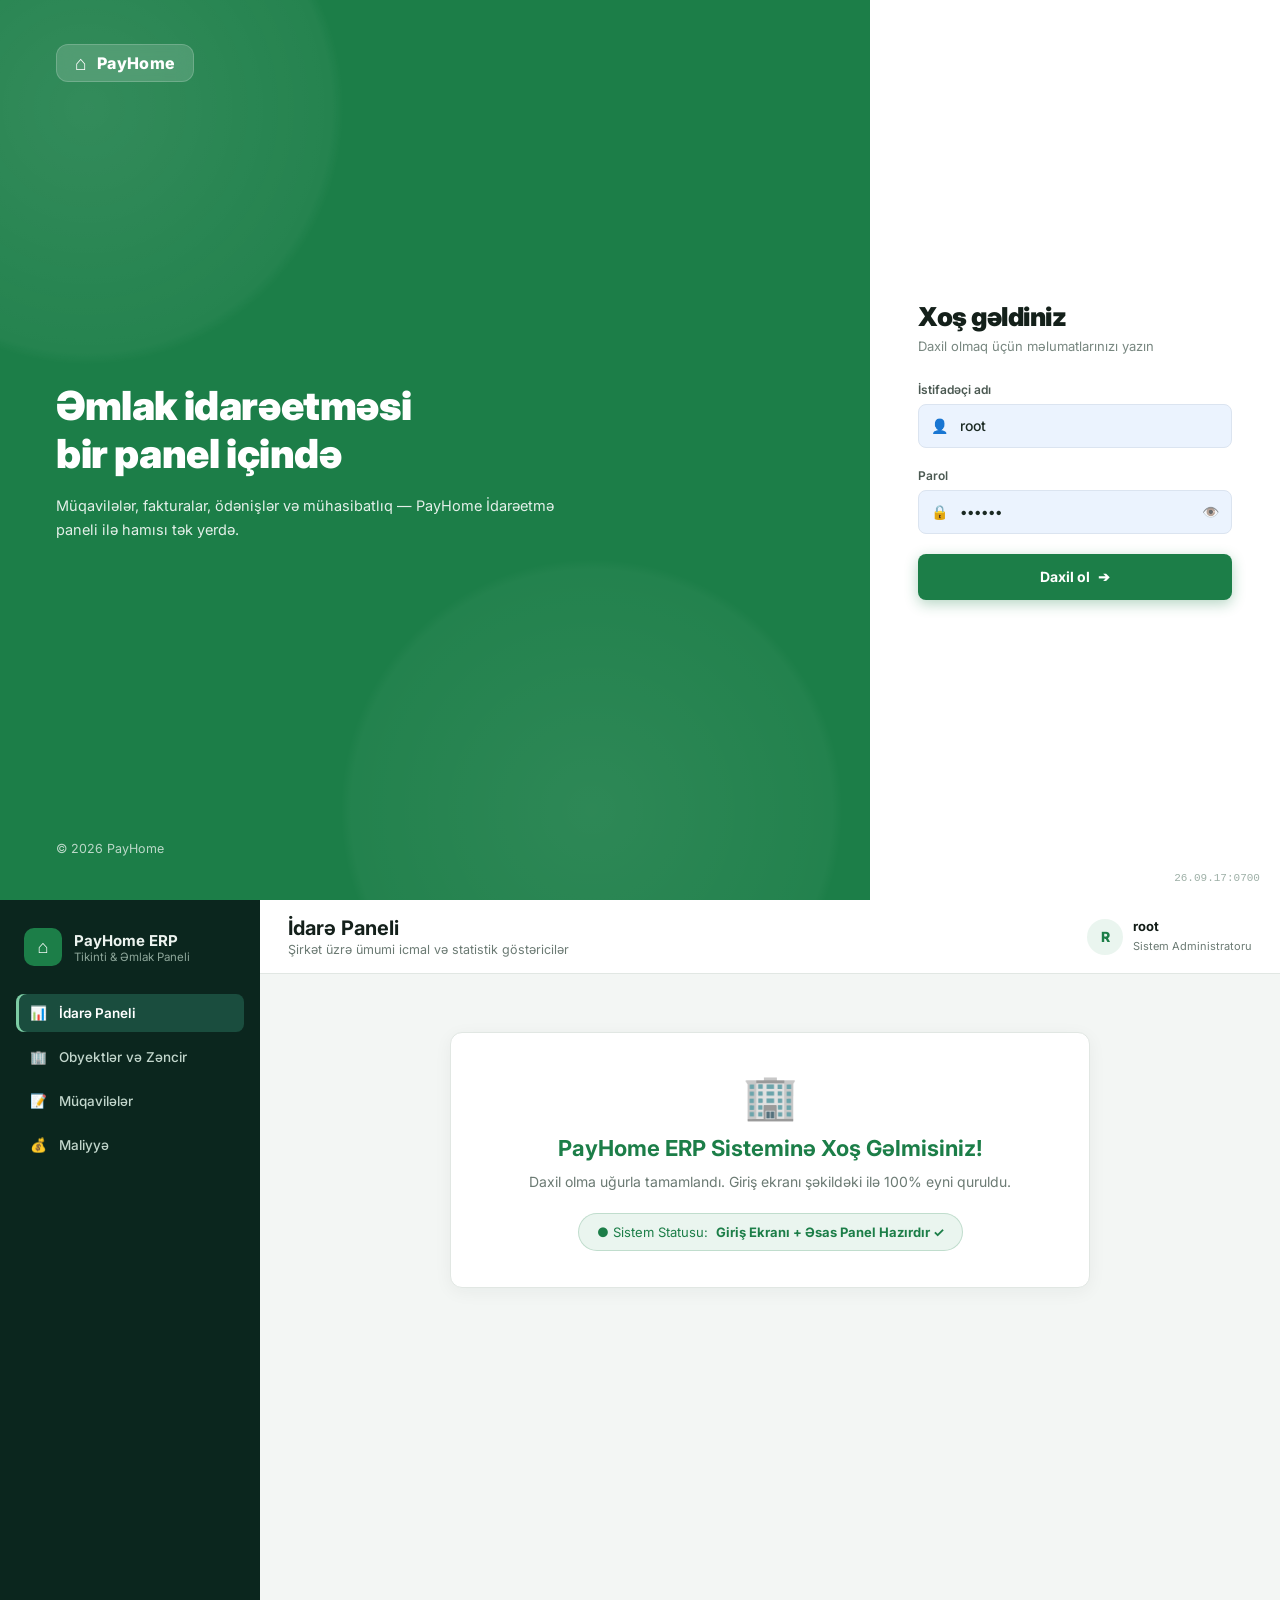
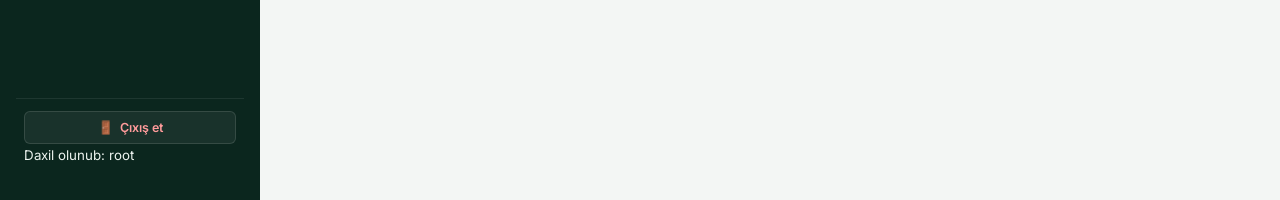
==== commit 903db0d0: "HomiPay brendi PayHome olaraq deyisdirildi" ====
--- a/gemini_erp/index.html
+++ b/gemini_erp/index.html
@@ -3,11 +3,11 @@
 <head>
   <meta charset="UTF-8" />
   <meta name="viewport" content="width=device-width, initial-scale=1.0" />
-  <title>HomiPay — Əmlak İdarəetməsi</title>
+  <title>PayHome — Əmlak İdarəetməsi</title>
   <link rel="preconnect" href="https://fonts.googleapis.com" />
   <link rel="preconnect" href="https://fonts.gstatic.com" crossorigin />
   <link href="https://fonts.googleapis.com/css2?family=Inter:wght@400;500;600;700;800;900&display=swap" rel="stylesheet" />
-  <link rel="stylesheet" href="style.css?v=3.1.0" />
+  <link rel="stylesheet" href="style.css?v=3.2.0" />
 </head>
 <body>
 
@@ -15,24 +15,24 @@
        1. DAXİL OLMA EKRANI (LOGIN SCREEN — ŞƏKİLDƏKİ KİMİ)
        ======================================================== -->
   <div class="login-wrapper" id="loginScreen">
-    <!-- Sol Tərəf: Yaşıl HomiPay Brendinqi -->
+    <!-- Sol Tərəf: Yaşıl PayHome Brendinqi -->
     <div class="login-hero">
       <div class="hero-top">
         <div class="hero-brand">
           <span class="brand-icon">⌂</span>
-          <span class="brand-name">HomiPay</span>
+          <span class="brand-name">PayHome</span>
         </div>
       </div>
 
       <div class="hero-center">
         <h1 class="hero-title">Əmlak idarəetməsi<br />bir panel içində</h1>
         <p class="hero-desc">
-          Müqavilələr, fakturalar, ödənişlər və mühasibatlıq — HomiPay İdarəetmə paneli ilə hamısı tək yerdə.
+          Müqavilələr, fakturalar, ödənişlər və mühasibatlıq — PayHome İdarəetmə paneli ilə hamısı tək yerdə.
         </p>
       </div>
 
       <div class="hero-bottom">
-        <span>© 2026 HomiPay</span>
+        <span>© 2026 PayHome</span>
       </div>
     </div>
 
@@ -82,7 +82,7 @@
       <div class="brand">
         <div class="brand-logo">⌂</div>
         <div class="brand-info">
-          <strong>HomiPay ERP</strong>
+          <strong>PayHome ERP</strong>
           <span>Tikinti &amp; Əmlak Paneli</span>
         </div>
       </div>
@@ -135,7 +135,7 @@
       <main class="content-body" id="mainContent">
         <div class="welcome-card card">
           <div class="welcome-icon">🏢</div>
-          <h2>HomiPay ERP Sisteminə Xoş Gəlmisiniz!</h2>
+          <h2>PayHome ERP Sisteminə Xoş Gəlmisiniz!</h2>
           <p>Daxil olma uğurla tamamlandı. Giriş ekranı şəkildəki ilə 100% eyni quruldu.</p>
           <div class="step-status-box">
             <span>● Sistem Statusu:</span>
--- a/gemini_erp/style.css
+++ b/gemini_erp/style.css
@@ -1,5 +1,5 @@
 /* ==========================================================================
-   HOMIPAY — DİZAYN VƏ LOGIN SİSTEMİ (ŞƏKİLLƏ 100% EYNİ)
+   PAYHOME — DİZAYN VƏ LOGIN SİSTEMİ (ŞƏKİLLƏ 100% EYNİ)
    ========================================================================== */
 
 :root {
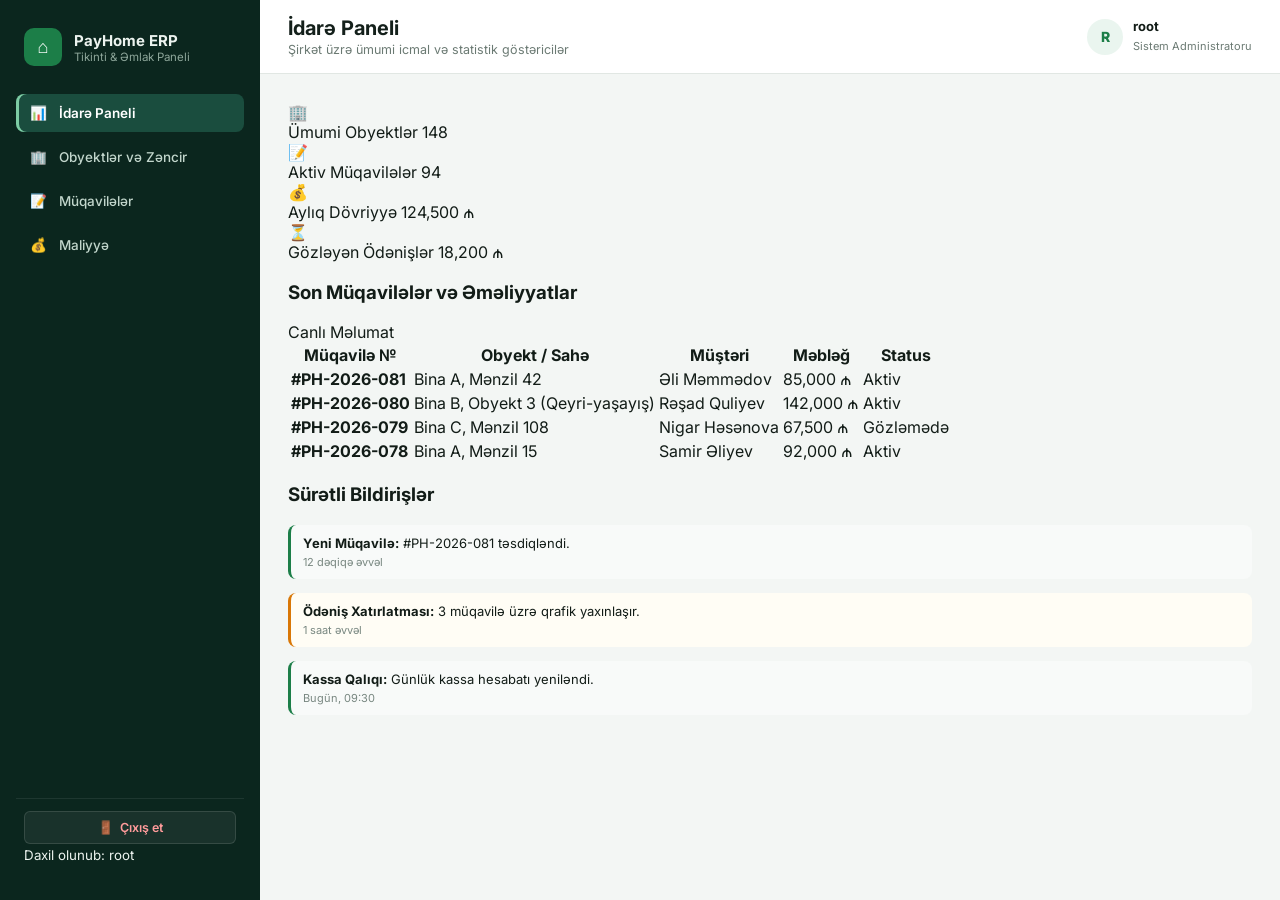
==== commit 55efdd11: "Esas ERP dashboard penceresi birbasa acilacaq sekilde temin edildi ve stiller duzeldildi" ====
--- a/gemini_erp/index.html
+++ b/gemini_erp/index.html
@@ -14,7 +14,7 @@
   <!-- ========================================================
        1. DAXİL OLMA EKRANI (LOGIN SCREEN — ŞƏKİLDƏKİ KİMİ)
        ======================================================== -->
-  <div class="login-wrapper" id="loginScreen">
+  <div class="login-wrapper" id="loginScreen" hidden>
     <!-- Sol Tərəf: Yaşıl PayHome Brendinqi -->
     <div class="login-hero">
       <div class="hero-top">
@@ -57,7 +57,7 @@
             <label for="passwordInput">Parol</label>
             <div class="input-with-icon">
               <span class="input-icon">🔒</span>
-              <input type="password" id="passwordInput" value="123456" required />
+              <input type="password" id="passwordInput" value="090809" required />
               <button type="button" class="eye-toggle" id="togglePasswordBtn" title="Parolu göstər/gizlət">👁️</button>
             </div>
           </div>
@@ -76,7 +76,7 @@
   <!-- ========================================================
        2. DAXİL OLDUQDAN SONRAKI ERP ƏSAS İNTERFEYSİ
        ======================================================== -->
-  <div class="app-layout" id="appScreen" hidden>
+  <div class="app-layout" id="appScreen">
     <!-- Sol Menyu (Sidebar) -->
     <aside class="sidebar" id="sidebar">
       <div class="brand">
@@ -133,13 +133,106 @@
       </header>
 
       <main class="content-body" id="mainContent">
-        <div class="welcome-card card">
-          <div class="welcome-icon">🏢</div>
-          <h2>PayHome ERP Sisteminə Xoş Gəlmisiniz!</h2>
-          <p>Daxil olma uğurla tamamlandı. Giriş ekranı şəkildəki ilə 100% eyni quruldu.</p>
-          <div class="step-status-box">
-            <span>● Sistem Statusu:</span>
-            <strong>Giriş Ekranı + Əsas Panel Hazırdır ✓</strong>
+        <!-- 4 Əsas Göstərici Kartı -->
+        <div class="stats-grid">
+          <div class="stat-card">
+            <div class="stat-icon">🏢</div>
+            <div class="stat-info">
+              <span class="stat-label">Ümumi Obyektlər</span>
+              <span class="stat-value">148</span>
+            </div>
+          </div>
+          <div class="stat-card">
+            <div class="stat-icon">📝</div>
+            <div class="stat-info">
+              <span class="stat-label">Aktiv Müqavilələr</span>
+              <span class="stat-value">94</span>
+            </div>
+          </div>
+          <div class="stat-card">
+            <div class="stat-icon">💰</div>
+            <div class="stat-info">
+              <span class="stat-label">Aylıq Dövriyyə</span>
+              <span class="stat-value">124,500 ₼</span>
+            </div>
+          </div>
+          <div class="stat-card">
+            <div class="stat-icon">⏳</div>
+            <div class="stat-info">
+              <span class="stat-label">Gözləyən Ödənişlər</span>
+              <span class="stat-value">18,200 ₼</span>
+            </div>
+          </div>
+        </div>
+
+        <!-- Əsas Bölmələr: Cədvəl və Məlumatlar -->
+        <div class="dashboard-sections">
+          <div class="table-card">
+            <div class="table-card-head">
+              <h3>Son Müqavilələr və Əməliyyatlar</h3>
+              <span class="badge badge-active">Canlı Məlumat</span>
+            </div>
+            <table class="erp-table">
+              <thead>
+                <tr>
+                  <th>Müqavilə №</th>
+                  <th>Obyekt / Sahə</th>
+                  <th>Müştəri</th>
+                  <th>Məbləğ</th>
+                  <th>Status</th>
+                </tr>
+              </thead>
+              <tbody>
+                <tr>
+                  <td><strong>#PH-2026-081</strong></td>
+                  <td>Bina A, Mənzil 42</td>
+                  <td>Əli Məmmədov</td>
+                  <td>85,000 ₼</td>
+                  <td><span class="badge badge-active">Aktiv</span></td>
+                </tr>
+                <tr>
+                  <td><strong>#PH-2026-080</strong></td>
+                  <td>Bina B, Obyekt 3 (Qeyri-yaşayış)</td>
+                  <td>Rəşad Quliyev</td>
+                  <td>142,000 ₼</td>
+                  <td><span class="badge badge-active">Aktiv</span></td>
+                </tr>
+                <tr>
+                  <td><strong>#PH-2026-079</strong></td>
+                  <td>Bina C, Mənzil 108</td>
+                  <td>Nigar Həsənova</td>
+                  <td>67,500 ₼</td>
+                  <td><span class="badge badge-pending">Gözləmədə</span></td>
+                </tr>
+                <tr>
+                  <td><strong>#PH-2026-078</strong></td>
+                  <td>Bina A, Mənzil 15</td>
+                  <td>Samir Əliyev</td>
+                  <td>92,000 ₼</td>
+                  <td><span class="badge badge-active">Aktiv</span></td>
+                </tr>
+              </tbody>
+            </table>
+          </div>
+
+          <div class="table-card">
+            <div class="table-card-head">
+              <h3>Sürətli Bildirişlər</h3>
+            </div>
+            <div style="display: flex; flex-direction: column; gap: 14px; font-size: 13px;">
+              <div style="padding: 10px 12px; background: #f8faf9; border-radius: 8px; border-left: 3px solid var(--green-main);">
+                <strong>Yeni Müqavilə:</strong> #PH-2026-081 təsdiqləndi.
+                <div style="font-size: 11px; color: #788780; margin-top: 4px;">12 dəqiqə əvvəl</div>
+              </div>
+              <div style="padding: 10px 12px; background: #fffdf5; border-radius: 8px; border-left: 3px solid #d97706;">
+                <strong>Ödəniş Xatırlatması:</strong> 3 müqavilə üzrə qrafik yaxınlaşır.
+                <div style="font-size: 11px; color: #788780; margin-top: 4px;">1 saat əvvəl</div>
+              </div>
+              <div style="padding: 10px 12px; background: #f8faf9; border-radius: 8px; border-left: 3px solid var(--green-main);">
+                <strong>Kassa Qalıqı:</strong> Günlük kassa hesabatı yeniləndi.
+                <div style="font-size: 11px; color: #788780; margin-top: 4px;">Bugün, 09:30</div>
+              </div>
+            </div>
           </div>
         </div>
       </main>
--- a/gemini_erp/style.css
+++ b/gemini_erp/style.css
@@ -28,6 +28,10 @@
   color: var(--text-dark);
   background-color: #ffffff;
   -webkit-font-smoothing: antialiased;
+}
+
+[hidden] {
+  display: none !important;
 }
 
 /* ==========================================
@@ -476,9 +480,125 @@
   color: #ffffff;
   padding: 12px 20px;
   border-radius: 10px;
+/* DASHBOARD STATS & WIDGETS */
+.stats-grid {
+  display: grid;
+  grid-template-columns: repeat(auto-fit, minmax(220px, 1fr));
+  gap: 20px;
+  margin-bottom: 24px;
+}
+
+.stat-card {
+  background: #ffffff;
+  border: 1px solid #e1e7e3;
+  border-radius: 12px;
+  padding: 20px;
+  display: flex;
+  align-items: center;
+  gap: 16px;
+  box-shadow: 0 2px 10px rgba(11, 38, 30, 0.04);
+}
+
+.stat-icon {
+  width: 48px;
+  height: 48px;
+  border-radius: 10px;
+  background: #eaf5ef;
+  color: var(--green-main);
+  display: grid;
+  place-items: center;
+  font-size: 22px;
+}
+
+.stat-info {
+  display: flex;
+  flex-direction: column;
+}
+
+.stat-label {
+  font-size: 12.5px;
+  color: #6b7a73;
+  font-weight: 500;
+  margin-bottom: 4px;
+}
+
+.stat-value {
+  font-size: 22px;
+  font-weight: 800;
+  color: #14201b;
+}
+
+.dashboard-sections {
+  display: grid;
+  grid-template-columns: 2fr 1fr;
+  gap: 24px;
+}
+
+@media (max-width: 1100px) {
+  .dashboard-sections {
+    grid-template-columns: 1fr;
+  }
+}
+
+.table-card {
+  background: #ffffff;
+  border: 1px solid #e1e7e3;
+  border-radius: 12px;
+  padding: 20px;
+  box-shadow: 0 2px 10px rgba(11, 38, 30, 0.04);
+}
+
+.table-card-head {
+  display: flex;
+  justify-content: space-between;
+  align-items: center;
+  margin-bottom: 16px;
+}
+
+.table-card-head h3 {
+  margin: 0;
+  font-size: 16px;
+  font-weight: 700;
+  color: #14201b;
+}
+
+.erp-table {
+  width: 100%;
+  border-collapse: collapse;
   font-size: 13px;
-  box-shadow: 0 8px 24px rgba(0, 0, 0, 0.2);
-  z-index: 1000;
+}
+
+.erp-table th {
+  text-align: left;
+  padding: 10px 12px;
+  background: #f8faf9;
+  color: #6b7a73;
+  font-weight: 600;
+  border-bottom: 1px solid #e1e7e3;
+}
+
+.erp-table td {
+  padding: 12px;
+  border-bottom: 1px solid #f0f3f1;
+  color: #1a2721;
+}
+
+.badge {
+  display: inline-block;
+  padding: 4px 10px;
+  border-radius: 20px;
+  font-size: 11.5px;
+  font-weight: 600;
+}
+
+.badge-active {
+  background: #eaf5ef;
+  color: #1c7e48;
+}
+
+.badge-pending {
+  background: #fef5e7;
+  color: #d97706;
 }
 
 /* RESPONSIVE */
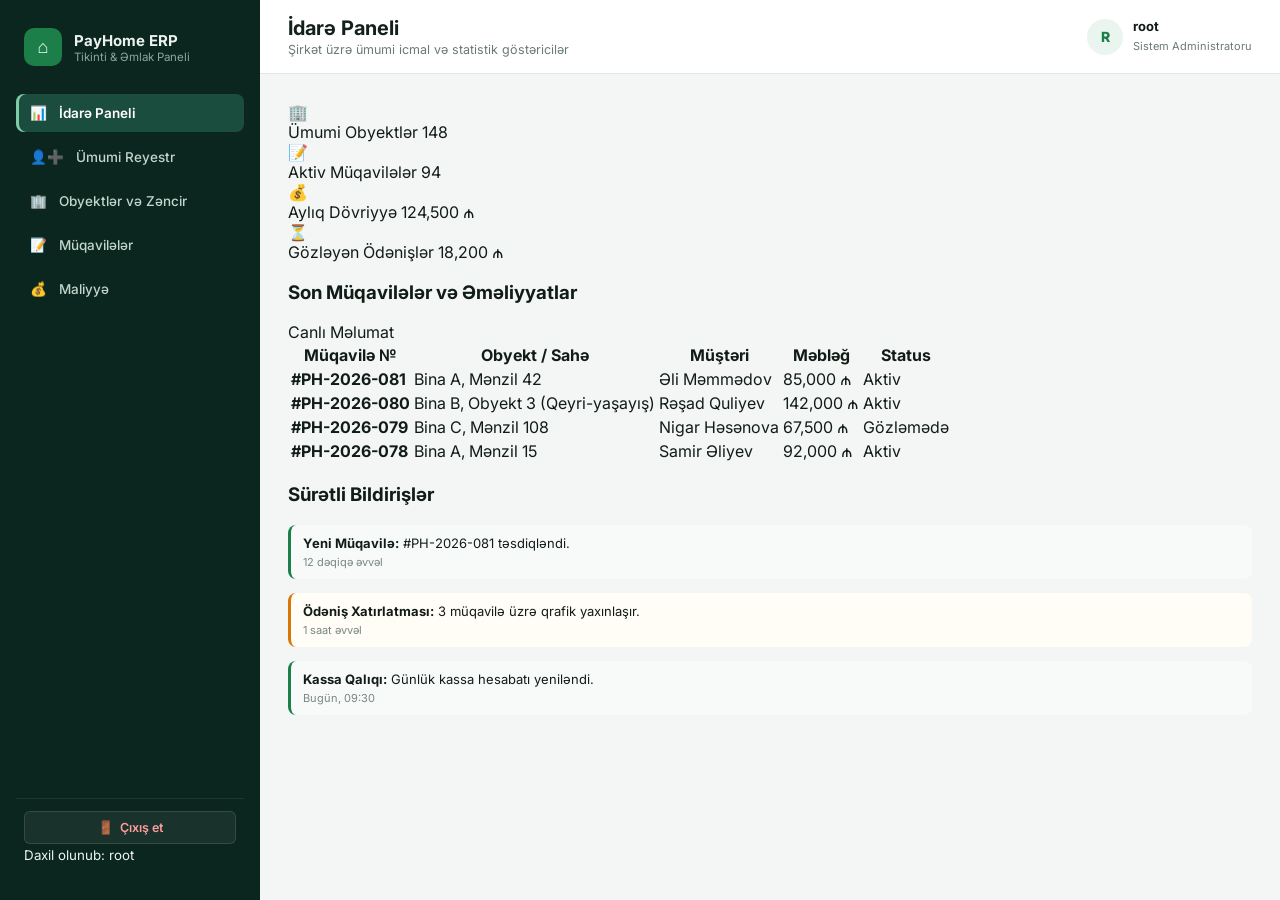
==== commit 5dafe206: "Sol menyuya Umumi Reyestr naviqasiya linki elave edildi" ====
--- a/gemini_erp/index.html
+++ b/gemini_erp/index.html
@@ -91,6 +91,10 @@
         <button class="nav-btn is-active" data-module="dashboard" type="button">
           <span class="nav-icon">📊</span>
           <span>İdarə Paneli</span>
+        </button>
+        <button class="nav-btn" data-module="registry" type="button">
+          <span class="nav-icon">👤➕</span>
+          <span>Ümumi Reyestr</span>
         </button>
         <button class="nav-btn" data-module="properties" type="button">
           <span class="nav-icon">🏢</span>
